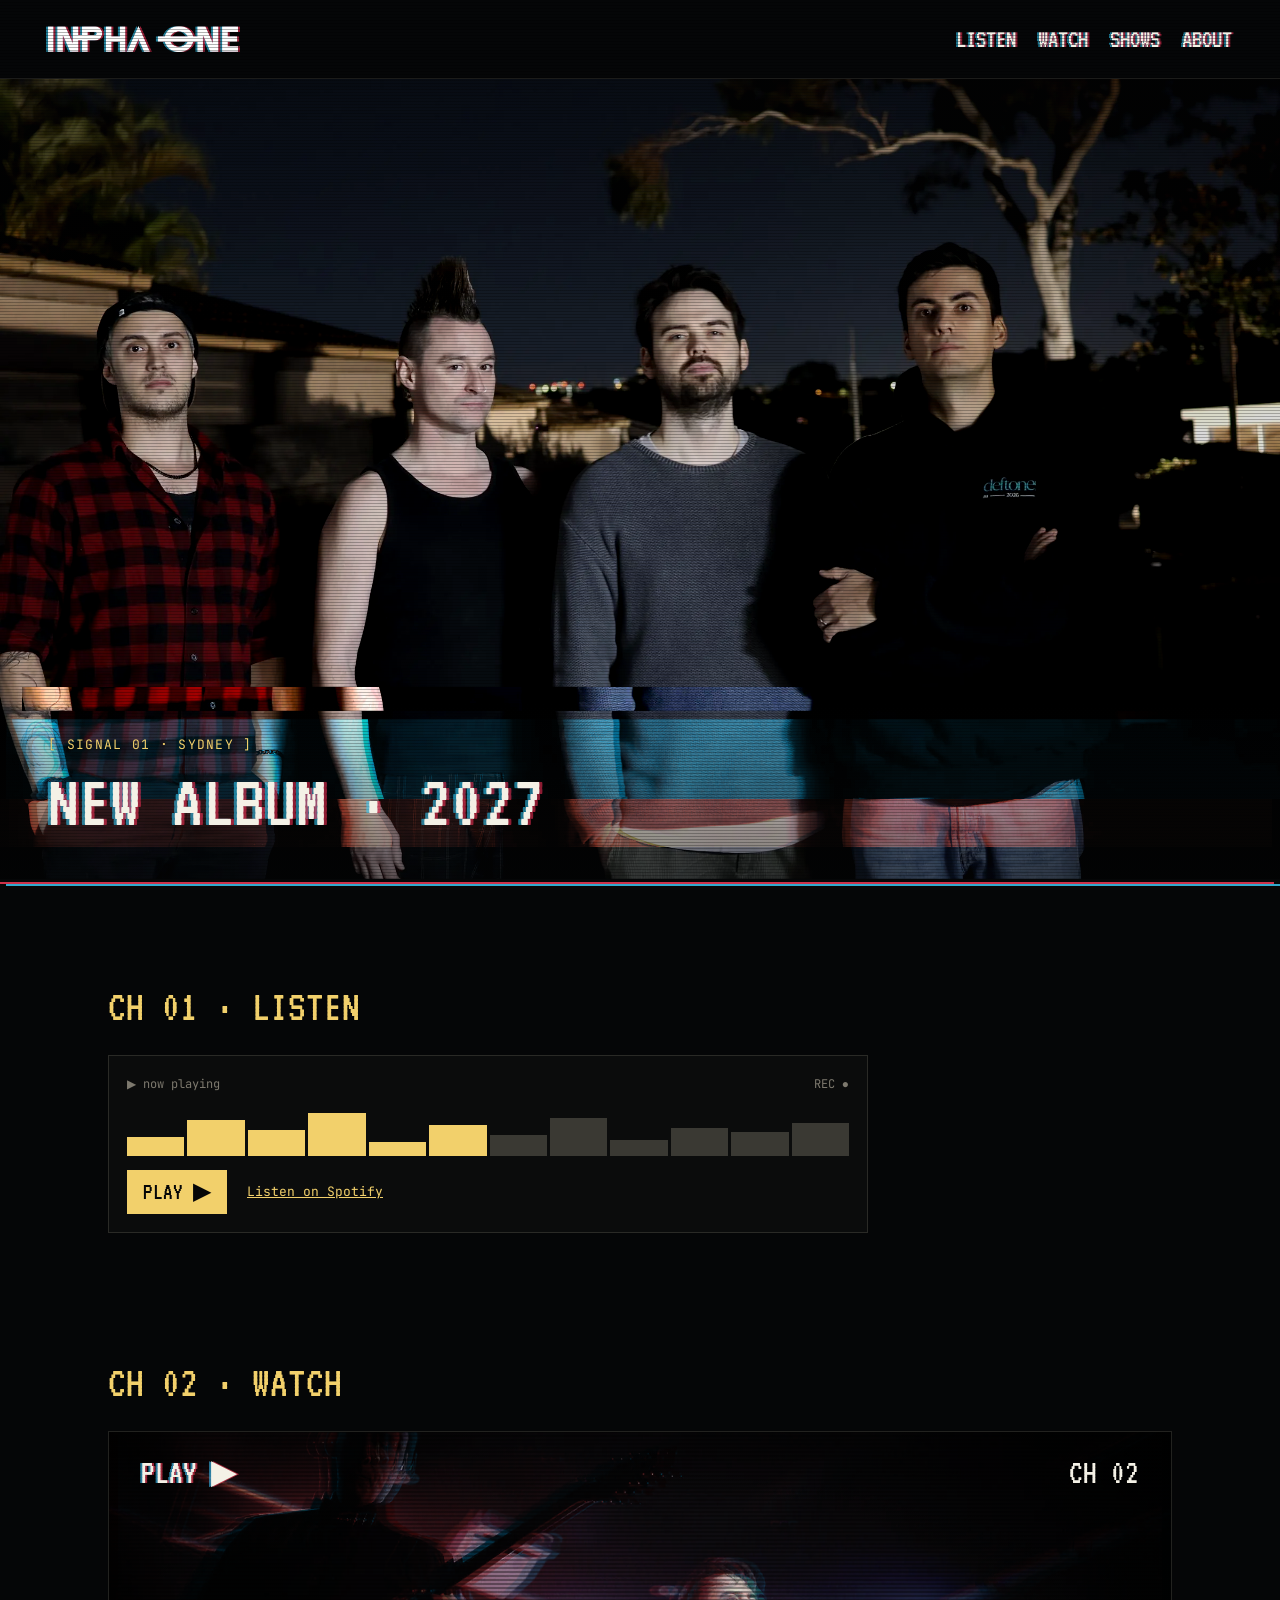
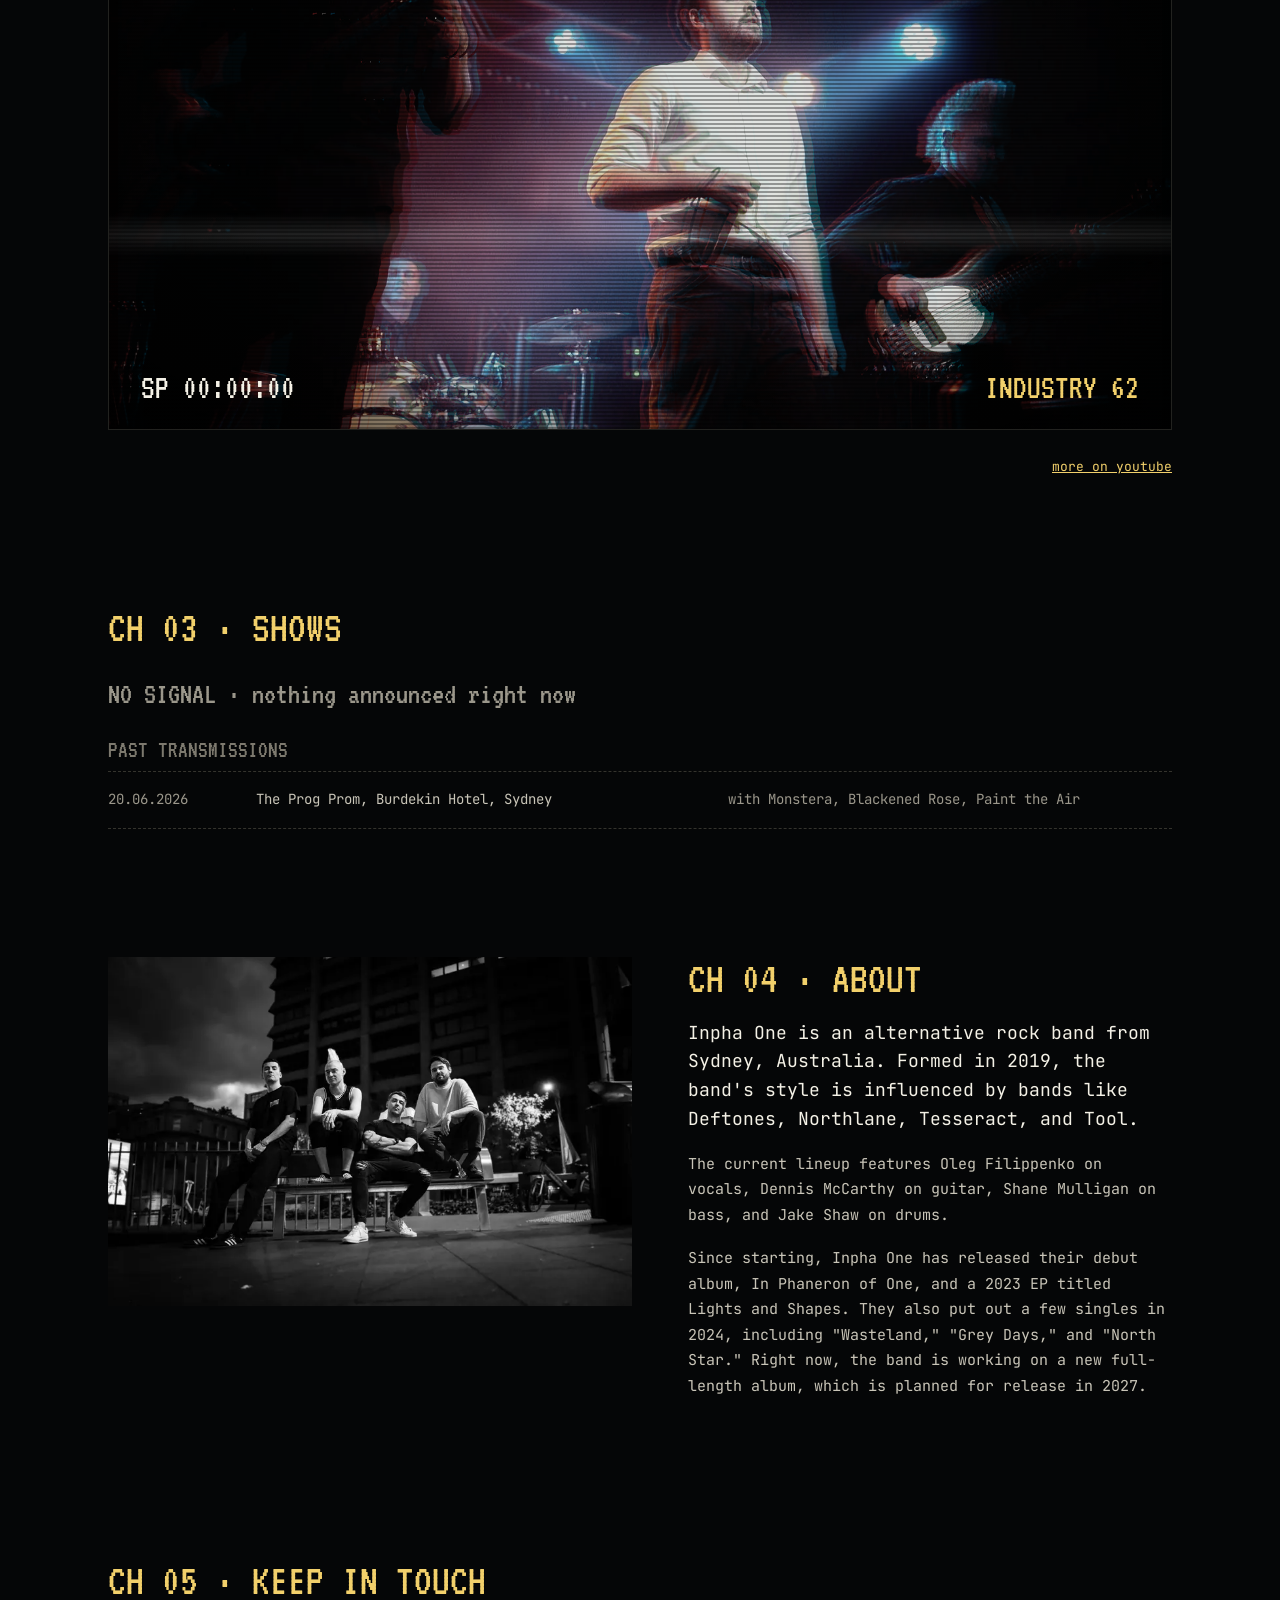
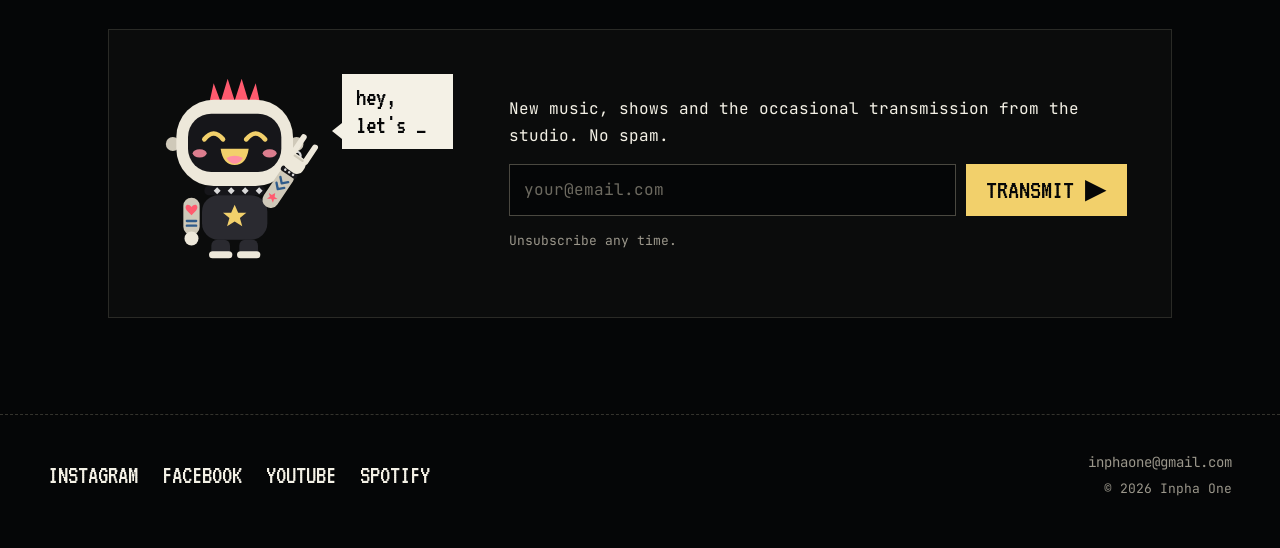
==== index.html @ ebb08fe0 "Revert "Listen deck: our controls drive Spotify's compact player (iFrame API), three singles" This r" ====
<!doctype html>
<html lang="en">
<head>
<meta charset="utf-8">
<meta name="viewport" content="width=device-width, initial-scale=1">
<title>Inpha One</title>
<meta name="description" content="Inpha One is a band from Sydney, Australia. New album coming in 2027.">
<link rel="canonical" href="https://inphaone.com/">
<meta name="theme-color" content="#050607">
<meta property="og:type" content="website">
<meta property="og:site_name" content="Inpha One">
<meta property="og:title" content="Inpha One">
<meta property="og:description" content="A band from Sydney, Australia. New album coming in 2027.">
<meta property="og:url" content="https://inphaone.com/">
<meta property="og:image" content="https://inphaone.com/img/og.jpg">
<meta property="og:image:width" content="1200">
<meta property="og:image:height" content="630">
<meta name="twitter:card" content="summary_large_image">
<link rel="icon" href="favicon.svg" type="image/svg+xml">
<link rel="apple-touch-icon" href="img/apple-touch-icon.png">
<link rel="preload" href="fonts/vt323.woff2" as="font" type="font/woff2" crossorigin>
<link rel="preload" href="img/hero-1200.webp" as="image" imagesrcset="img/hero-1200.webp 1200w, img/hero-2400.webp 2400w" imagesizes="100vw">
<link rel="stylesheet" href="css/style.css?v=7">
<script type="application/ld+json">
{"@context":"https://schema.org","@type":"MusicGroup","name":"Inpha One","url":"https://inphaone.com/","foundingDate":"2019","foundingLocation":"Sydney, Australia","email":"inphaone@gmail.com","sameAs":["https://open.spotify.com/artist/0F5VMlDz3p1ZcUj0ktYers","https://www.youtube.com/@inphaone","https://instagram.com/inpha_one","https://www.facebook.com/InphaOne/"]}
</script>
</head>
<body>
<a class="skip" href="#listen">Skip to content</a>

<div class="topbar">
  <a href="#top" class="brand" aria-label="Inpha One, back to top"><img src="img/logo.png" alt="Inpha One" width="1400" height="193"></a>
  <nav aria-label="Sections">
    <a href="#listen">LISTEN</a>
    <a href="#watch">WATCH</a>
    <a href="#shows">SHOWS</a>
    <a href="#about">ABOUT</a>
  </nav>
  <span class="scan" aria-hidden="true"></span>
</div>

<header class="hero" id="top">
  <div class="hero-media">
  <img class="hero-img" src="img/hero-1200.webp" srcset="img/hero-1200.webp 1200w, img/hero-2400.webp 2400w" sizes="100vw" alt="The four members of Inpha One standing in a lane at blue hour, city lights behind them" fetchpriority="high">
  <div class="glitch" aria-hidden="true">
    <img class="g g-cyan" src="img/hero-1200.webp" srcset="img/hero-1200.webp 1200w, img/hero-2400.webp 2400w" sizes="100vw" alt="">
    <img class="g g-red" src="img/hero-1200.webp" srcset="img/hero-1200.webp 1200w, img/hero-2400.webp 2400w" sizes="100vw" alt="">
    <img class="g g-tear" src="img/hero-1200.webp" srcset="img/hero-1200.webp 1200w, img/hero-2400.webp 2400w" sizes="100vw" alt="">
    <img class="g g-slice" src="img/hero-1200.webp" srcset="img/hero-1200.webp 1200w, img/hero-2400.webp 2400w" sizes="100vw" alt="">
  </div>
  <span class="scan" aria-hidden="true"></span>
  <span class="hero-shade" aria-hidden="true"></span>
  </div>
  <div class="hero-text">
    <div class="hero-words">
      <span class="tag">[ <span id="signal" data-text="SIGNAL 01 · SYDNEY">SIGNAL 01 · SYDNEY</span> ]</span>
      <h1 class="split" id="headline">NEW ALBUM · 2027</h1>
    </div>
  </div>
</header>

<div class="divider" aria-hidden="true"><span class="d-red"></span><span class="d-blue"></span></div>

<main>

  <section id="listen" class="sec">
    <h2>CH 01 · LISTEN</h2>
    <div class="listen">
        <div class="deck" id="deck">
          <div class="deck-top"><span>&#9654; now playing</span><span>REC &#9679;</span></div>
          <div class="eq" aria-hidden="true">
            <span></span><span></span><span></span><span></span><span></span><span></span><span></span><span></span><span></span><span></span><span></span><span></span>
          </div>
          <div class="deck-actions">
            <button type="button" class="btn btn-small" id="play-spotify">PLAY &#9654;</button>
            <a class="small" href="https://open.spotify.com/artist/0F5VMlDz3p1ZcUj0ktYers" data-link="spotify" target="_blank" rel="noopener">Listen on Spotify</a>
          </div>
        </div>
    </div>
  </section>

  <section id="watch" class="sec">
    <h2>CH 02 · WATCH</h2>
    <div class="screen" id="screen">
      <a class="screen-link" id="video-link" href="https://youtu.be/W3c4xrvIa-o" aria-label="Play Industry 62">
        <img class="v-base" src="img/live-1600.webp" srcset="img/live-800.webp 800w, img/live-1600.webp 1600w" sizes="(max-width: 1200px) 100vw, 1100px" alt="Inpha One live on stage, red and blue light" loading="lazy">
        <img class="v-red" src="img/live-1600.webp" srcset="img/live-800.webp 800w, img/live-1600.webp 1600w" sizes="(max-width: 1200px) 100vw, 1100px" alt="" aria-hidden="true" loading="lazy">
        <img class="v-blue" src="img/live-1600.webp" srcset="img/live-800.webp 800w, img/live-1600.webp 1600w" sizes="(max-width: 1200px) 100vw, 1100px" alt="" aria-hidden="true" loading="lazy">
        <span class="v-track" aria-hidden="true"></span>
        <span class="v-lines" aria-hidden="true"></span>
        <span class="v-vignette" aria-hidden="true"></span>
        <span class="osd osd-tl split-sm">PLAY &#9654;</span>
        <span class="osd osd-tr">CH 02</span>
        <span class="osd osd-bl">SP 00:00:00</span>
        <span class="osd osd-br accent" id="video-title">INDUSTRY 62</span>
      </a>
    </div>
    <a class="small more" href="https://www.youtube.com/@inphaone" data-link="youtube" target="_blank" rel="noopener">more on youtube</a>
  </section>

  <section id="shows" class="sec">
    <h2>CH 03 · SHOWS</h2>
    <div id="shows-list">
      <p class="nosignal">NO SIGNAL · nothing announced right now</p>
    </div>
  </section>

  <section id="about" class="sec about">
    <img src="img/about-1600.webp" srcset="img/about-800.webp 800w, img/about-1600.webp 1600w" sizes="(max-width: 900px) 100vw, 560px" alt="Inpha One at night in the city, black and white" loading="lazy" width="1600" height="1066">
    <div class="about-text">
      <h2>CH 04 · ABOUT</h2>
      <p class="lead">Inpha One is an alternative rock band from Sydney, Australia. Formed in 2019, the band's style is influenced by bands like Deftones, Northlane, Tesseract, and Tool.</p>
      <p>The current lineup features Oleg Filippenko on vocals, Dennis McCarthy on guitar, Shane Mulligan on bass, and Jake Shaw on drums.</p>
      <p>Since starting, Inpha One has released their debut album, In Phaneron of One, and a 2023 EP titled Lights and Shapes. They also put out a few singles in 2024, including "Wasteland," "Grey Days," and "North Star." Right now, the band is working on a new full-length album, which is planned for release in 2027.</p>
    </div>
  </section>

  <section id="touch" class="sec">
    <h2>CH 05 · KEEP IN TOUCH</h2>
    <div class="touch">
      <div class="bot-wrap">
        <svg class="bot" viewBox="0 0 150 170" role="img" aria-label="A happy tattooed punk robot with a pink mohawk, throwing the rock horns">
          <path d="M48 26 L52 8 L58 24 L64 4 L70 23 L76 4 L82 24 L88 8 L92 26 Z" fill="#ff5a6e"/>
          <circle cx="17" cy="60" r="6" fill="#cfc9b9"/>
          <circle cx="123" cy="60" r="6" fill="#cfc9b9"/>
          <rect x="20" y="22" width="100" height="74" rx="32" fill="#ede8da"/>
          <circle cx="123" cy="70" r="3.5" fill="none" stroke="#d9d9d9" stroke-width="2"/>
          <rect x="30" y="34" width="80" height="50" rx="20" fill="#16161a"/>
          <path d="M44 56 Q52 46 60 56" fill="none" stroke="#F2D06B" stroke-width="4" stroke-linecap="round"/>
          <path d="M80 56 Q88 46 96 56" fill="none" stroke="#F2D06B" stroke-width="4" stroke-linecap="round"/>
          <path d="M58 64 Q70 64 82 64 Q80 78 70 78 Q60 78 58 64 Z" fill="#F2D06B"/>
          <path d="M63 72 Q70 68 77 72 Q74 77 70 77 Q66 77 63 72 Z" fill="#ff8fa3"/>
          <ellipse cx="40" cy="68" rx="6" ry="3.5" fill="#ff8fa3" opacity="0.85"/>
          <ellipse cx="100" cy="68" rx="6" ry="3.5" fill="#ff8fa3" opacity="0.85"/>
          <rect x="44" y="96" width="52" height="8" rx="4" fill="#16161a"/>
          <path d="M52 100 l3 -3 l3 3 l-3 3 Z M64 100 l3 -3 l3 3 l-3 3 Z M76 100 l3 -3 l3 3 l-3 3 Z M88 100 l3 -3 l3 3 l-3 3 Z" fill="#d9d9d9"/>
          <rect x="42" y="104" width="56" height="38" rx="14" fill="#2a2a30"/>
          <path d="M70 112 l3 7 l7 0 l-5.5 4.5 l2 7 l-6.5 -4 l-6.5 4 l2 -7 l-5.5 -4.5 l7 0 Z" fill="#F2D06B"/>
          <rect x="26" y="106" width="14" height="32" rx="7" fill="#cfc9b9"/>
          <path d="M33 114 C30 110 26 113 29 117 L33 121 L37 117 C40 113 36 110 33 114 Z" fill="#ff5a6e"/>
          <path d="M29 126 L37 126 M29 130 L37 130" stroke="#2f5b8a" stroke-width="2" stroke-linecap="round"/>
          <circle cx="33" cy="141" r="6" fill="#ede8da"/>
          <rect x="50" y="142" width="16" height="14" rx="5" fill="#2a2a30"/>
          <rect x="74" y="142" width="16" height="14" rx="5" fill="#2a2a30"/>
          <rect x="48" y="152" width="20" height="6" rx="3" fill="#ede8da"/>
          <rect x="72" y="152" width="20" height="6" rx="3" fill="#ede8da"/>
          <g transform="translate(-9 0) rotate(34 107 112)"><g class="arm">
            <rect x="100" y="76" width="14" height="38" rx="7" fill="#cfc9b9"/>
            <path d="M103 86 l4 4 l4 -4 M103 92 l4 4 l4 -4" fill="none" stroke="#2f5b8a" stroke-width="2" stroke-linecap="round" stroke-linejoin="round"/>
            <path d="M107 100 l1.5 3 l3 0 l-2.4 2 l1 3 l-3.1 -2 l-3.1 2 l1 -3 l-2.4 -2 l3 0 Z" fill="#ff5a6e"/>
            <rect x="99" y="76" width="16" height="5" rx="2" fill="#16161a"/>
            <circle cx="103" cy="78.5" r="1.1" fill="#d9d9d9"/><circle cx="107" cy="78.5" r="1.1" fill="#d9d9d9"/><circle cx="111" cy="78.5" r="1.1" fill="#d9d9d9"/>
            <rect x="98" y="62" width="18" height="15" rx="6" fill="#ede8da"/>
            <rect x="98" y="44" width="5" height="22" rx="2.5" fill="#ede8da"/>
            <rect x="111" y="46" width="5" height="20" rx="2.5" fill="#ede8da"/>
            <path d="M103 64 L111 64" stroke="#cfc9b9" stroke-width="2" stroke-linecap="round"/>
            <rect x="93" y="66" width="10" height="5" rx="2.5" fill="#ede8da"/>
          </g></g>
        </svg>
        <div class="bubble" aria-live="polite"><span id="bubble-text">hey, let's keep in touch</span><span class="caret" aria-hidden="true">_</span></div>
      </div>
      <div class="touch-form">
        <p>New music, shows and the occasional transmission from the studio. No spam.</p>
        <form id="signup" novalidate>
          <label for="fan-email" class="sr">Your email</label>
          <input id="fan-email" name="email" type="email" required placeholder="your@email.com" autocomplete="email">
          <input class="trap" type="text" name="website" tabindex="-1" autocomplete="off" aria-hidden="true">
          <button type="submit" class="btn">TRANSMIT &#9654;</button>
        </form>
        <p class="received" id="received" hidden>SIGNAL RECEIVED · SEE YOU AT THE NEXT SHOW</p>
        <p class="form-msg" id="form-msg" role="status"></p>
        <span class="small muted">Unsubscribe any time.</span>
      </div>
    </div>
  </section>

</main>

<footer>
  <div class="socials">
    <a href="https://instagram.com/inpha_one" data-link="instagram" target="_blank" rel="noopener">INSTAGRAM</a>
    <a href="https://www.facebook.com/InphaOne/" data-link="facebook" target="_blank" rel="noopener">FACEBOOK</a>
    <a href="https://www.youtube.com/@inphaone" data-link="youtube" target="_blank" rel="noopener">YOUTUBE</a>
    <a href="https://open.spotify.com/artist/0F5VMlDz3p1ZcUj0ktYers" data-link="spotify" target="_blank" rel="noopener">SPOTIFY</a>
  </div>
  <div class="foot-right">
    <a class="mail" href="mailto:inphaone@gmail.com">inphaone@gmail.com</a>
    <span class="muted small">&copy; <span id="year">2026</span> Inpha One</span>
  </div>
</footer>

<script src="content.js?v=7"></script>
<script src="js/site.js?v=7"></script>
</body>
</html>
---- css/style.css ----
/* INPHA ONE · broadcast signal */

@font-face { font-family: "VT323"; src: url("../fonts/vt323.woff2") format("woff2"); font-weight: 400; font-display: swap; }
@font-face { font-family: "JetBrains Mono"; src: url("../fonts/jetbrains-mono-400.woff2") format("woff2"); font-weight: 400; font-display: swap; }
@font-face { font-family: "JetBrains Mono"; src: url("../fonts/jetbrains-mono-700.woff2") format("woff2"); font-weight: 700; font-display: swap; }

:root {
  --bg: #050607;
  --panel: #0b0c0c;
  --ink: #f4f1e6;
  --body: #e7e3d6;
  --soft: #c9c5b8;
  --muted: #9b978b;
  --dim: #7d796e;
  --line: #34332d;
  --edge: #2a2a26;
  --accent: #f2d06b;
  --red: rgba(255, 50, 90, 0.55);
  --blue: rgba(50, 210, 255, 0.55);
  --pixel: "VT323", ui-monospace, monospace;
  --mono: "JetBrains Mono", ui-monospace, Menlo, Consolas, monospace;
  --gutter: clamp(16px, 4vw, 48px);
}

* { box-sizing: border-box; }
html { scroll-behavior: smooth; }
body { margin: 0; background: var(--bg); color: var(--body); font-family: var(--mono); font-size: 15px; line-height: 1.7; -webkit-font-smoothing: antialiased; overflow-x: hidden; }
img { display: block; max-width: 100%; }
a { color: var(--accent); }
a:hover { color: #fff1c4; }
a:focus-visible, button:focus-visible, input:focus-visible { outline: 2px solid var(--accent); outline-offset: 3px; }
h1, h2 { font-weight: 400; margin: 0; }
p { margin: 0; }
.muted { color: var(--muted); }
.small { font-size: 13px; }
.accent { color: var(--accent); }
.sr { position: absolute; width: 1px; height: 1px; overflow: hidden; clip-path: inset(50%); white-space: nowrap; }
.skip { position: absolute; left: 12px; top: -60px; z-index: 50; background: var(--accent); color: var(--bg); padding: 8px 12px; font-family: var(--pixel); font-size: 22px; }
.skip:focus { top: 12px; }

.split { text-shadow: 3px 0 0 var(--red), -3px 0 0 var(--blue); }
.split-sm { text-shadow: 2px 0 0 rgba(255,60,90,0.6), -2px 0 0 rgba(60,200,255,0.6); }

.scan { position: absolute; inset: 0; pointer-events: none; background: repeating-linear-gradient(0deg, rgba(0,0,0,0.28) 0px, rgba(0,0,0,0.28) 1px, rgba(0,0,0,0) 1px, rgba(0,0,0,0) 3px); }

.btn { font-family: var(--pixel); font-size: 28px; line-height: 1; color: var(--bg); background: var(--accent); text-decoration: none; border: 0; padding: 12px 20px; min-height: 48px; display: inline-flex; align-items: center; cursor: pointer; }
.btn:hover { background: #ffe08a; color: var(--bg); }
.btn-small { font-size: 24px; min-height: 44px; padding: 8px 16px; }

/* top bar */
.topbar { position: relative; z-index: 3; display: flex; justify-content: space-between; align-items: center; gap: 12px 16px; flex-wrap: wrap; padding: 20px var(--gutter); border-bottom: 1px solid #1c1c1a; }
.brand img { width: 190px; height: auto; filter: drop-shadow(2px 0 0 rgba(255,50,90,0.6)) drop-shadow(-2px 0 0 rgba(50,210,255,0.6)); }
.topbar nav { display: flex; flex-wrap: wrap; justify-content: flex-end; gap: 4px 22px; font-family: var(--pixel); font-size: 26px; line-height: 1; }
.topbar nav a { color: var(--ink); text-decoration: none; text-shadow: 2px 0 0 var(--red), -2px 0 0 var(--blue); padding: 6px 0; }
.topbar nav a:hover { color: var(--accent); }
.topbar .scan { background: repeating-linear-gradient(0deg, rgba(0,0,0,0.3) 0px, rgba(0,0,0,0.3) 1px, rgba(0,0,0,0) 1px, rgba(0,0,0,0) 3px); }

/* hero */
.hero { position: relative; height: min(50rem, 92vh); min-height: 30rem; overflow: hidden; background: #000; }
.hero-media { position: absolute; inset: 0; overflow: hidden; }
.hero img { position: absolute; inset: 0; width: 100%; height: 100%; object-fit: cover; object-position: 50% 30%; }
.hero-img { filter: saturate(0.8) contrast(1.15) brightness(0.85); }
.g-cyan { filter: sepia(1) hue-rotate(150deg) saturate(4.5) brightness(0.95); mix-blend-mode: screen; opacity: 0.85; transform: translateX(6px); clip-path: inset(80% 0 10% 0); }
.g-red { filter: sepia(1) hue-rotate(-40deg) saturate(4.5) brightness(0.95); mix-blend-mode: screen; opacity: 0.8; transform: translateX(-8px); clip-path: inset(90% 0 4% 0); }
.g-tear { filter: saturate(1.3) contrast(1.3) brightness(1.2); transform: translateX(22px); clip-path: inset(76% 0 21% 0); }
.g-slice { filter: saturate(1.6) contrast(1.4) brightness(1.25) hue-rotate(-12deg); opacity: 0; clip-path: inset(72% 0 25% 0); }

/* banner motion: colour drift between bursts, a signal burst every 5 s.
   Bands live in the bottom 30% of the banner so faces stay clean on any screen shape.
   Animations start once the banner photo has loaded (js adds .go), and the -4s delay fires the first burst straight away. */
.hero.go .g-cyan  { animation: b-cyan 5s steps(1) -4s infinite, hue-cyan 6s ease-in-out infinite alternate, sway 3.4s ease-in-out infinite alternate; }
.hero.go .g-red   { animation: b-red 5s steps(1) -4s infinite, hue-red 7s ease-in-out infinite alternate; }
.hero.go .g-tear  { animation: b-tear 5s steps(1) -4s infinite; }
.hero.go .g-slice { animation: b-slice 5s steps(1) -4s infinite; }
.hero.go h1 { animation: b-head 5s steps(1) -4s infinite; }
@keyframes b-cyan { 0%, 86%, 96%, 100% { transform: translateX(6px); clip-path: inset(80% 0 10% 0); } 88% { transform: translateX(-24px); clip-path: inset(74% 0 18% 0); } 90% { transform: translateX(30px); clip-path: inset(86% 0 6% 0); } 92% { transform: translateX(-10px); clip-path: inset(78% 0 15% 0); } 94% { transform: translateX(18px); clip-path: inset(82% 0 10% 0); } }
@keyframes b-red { 0%, 86%, 96%, 100% { transform: translateX(-8px); clip-path: inset(90% 0 4% 0); } 87% { transform: translateX(26px); clip-path: inset(72% 0 22% 0); } 89% { transform: translateX(-34px); clip-path: inset(92% 0 3% 0); } 91% { transform: translateX(12px); clip-path: inset(70% 0 25% 0); } 93% { transform: translateX(-20px); clip-path: inset(88% 0 6% 0); } }
@keyframes b-tear { 0%, 86%, 96%, 100% { transform: translateX(22px); clip-path: inset(76% 0 21% 0); } 88% { transform: translateX(-40px); clip-path: inset(70% 0 26% 0); } 90% { transform: translateX(48px); clip-path: inset(84% 0 12% 0); } 92% { transform: translateX(-16px); clip-path: inset(75% 0 22% 0); } 94% { transform: translateX(30px); clip-path: inset(90% 0 7% 0); } }
@keyframes b-slice { 0%, 87%, 95%, 100% { opacity: 0; } 88% { opacity: 1; transform: translateX(36px); clip-path: inset(72% 0 25% 0); } 90% { opacity: 1; transform: translateX(-28px); clip-path: inset(92% 0 5% 0); } 92% { opacity: 0; } 93% { opacity: 1; transform: translateX(20px); clip-path: inset(80% 0 17% 0); } }
@keyframes b-head { 0%, 87%, 95%, 100% { transform: none; text-shadow: 3px 0 0 var(--red), -3px 0 0 var(--blue); } 88% { transform: translateX(5px); text-shadow: 9px 0 0 rgba(255,50,90,0.8), -9px 0 0 rgba(50,210,255,0.8); } 90% { transform: translateX(-4px); text-shadow: -6px 0 0 rgba(255,50,90,0.8), 6px 0 0 rgba(50,210,255,0.8); } 93% { transform: translateX(2px); text-shadow: 5px 0 0 rgba(255,50,90,0.7), -5px 0 0 rgba(50,210,255,0.7); } }
@keyframes hue-cyan { from { filter: sepia(1) hue-rotate(150deg) saturate(4.5) brightness(0.95); } to { filter: sepia(1) hue-rotate(215deg) saturate(5) brightness(1.1); } }
@keyframes hue-red { from { filter: sepia(1) hue-rotate(-40deg) saturate(4.5) brightness(0.95); } to { filter: sepia(1) hue-rotate(-85deg) saturate(5) brightness(1.1); } }
@keyframes sway { from { translate: -7px 0; } to { translate: 9px 1px; } }
.hero .scan { background: repeating-linear-gradient(0deg, rgba(0,0,0,0.26) 0px, rgba(0,0,0,0.26) 1px, rgba(0,0,0,0) 1px, rgba(0,0,0,0) 3px); }
.hero-shade { position: absolute; inset: 0; background: linear-gradient(180deg, rgba(5,6,7,0.35) 0%, rgba(5,6,7,0) 30%, rgba(5,6,7,0) 78%, rgba(5,6,7,0.5) 100%); }
.hero-text { position: absolute; left: var(--gutter); right: var(--gutter); bottom: 40px; display: flex; flex-wrap: wrap; justify-content: space-between; align-items: flex-end; gap: 16px 32px; }
.hero-words { display: flex; flex-direction: column; gap: 10px; min-width: 0; }
.tag { font-size: 13px; color: var(--accent); letter-spacing: 0.1em; }
.hero h1 { font-family: var(--pixel); font-size: clamp(44px, 6vw, 84px); line-height: 0.95; color: var(--ink); }

/* divider: red and blue split line */
.divider { position: relative; height: 10px; overflow: hidden; }
.divider span { position: absolute; left: 0; right: 0; height: 2px; }
.d-red { top: 3px; background: rgba(255,60,90,0.8); transform: translateX(-6px); }
.d-blue { top: 5px; background: rgba(60,210,255,0.8); transform: translateX(6px); }

/* sections */
main { max-width: 1160px; margin: 0 auto; padding: 0 var(--gutter); }
.sec { padding: 4rem 0; display: flex; flex-direction: column; gap: 26px; scroll-margin-top: 16px; }
#listen { padding-top: 6rem; }
.sec h2 { font-family: var(--pixel); font-size: 44px; line-height: 1; color: var(--accent); }

/* listen */
.listen { max-width: 760px; }
.deck { border: 1px solid var(--edge); padding: 18px; display: flex; flex-direction: column; gap: 14px; background: var(--panel); }
.deck-top { display: flex; justify-content: space-between; font-size: 12px; color: var(--dim); }
.eq { display: flex; gap: 3px; align-items: flex-end; height: 48px; }
.eq span { flex: 1; background: #3a3933; transform-origin: 50% 100%; animation: eq 0.9s ease-in-out infinite alternate; }
.eq span:nth-child(-n+6) { background: var(--accent); }
.eq span:nth-child(1) { height: 40%; animation-delay: 0s; }
.eq span:nth-child(2) { height: 75%; animation-delay: -0.3s; }
.eq span:nth-child(3) { height: 55%; animation-delay: -0.6s; }
.eq span:nth-child(4) { height: 90%; animation-delay: -0.15s; }
.eq span:nth-child(5) { height: 30%; animation-delay: -0.45s; }
.eq span:nth-child(6) { height: 65%; animation-delay: -0.75s; }
.eq span:nth-child(7) { height: 45%; animation-delay: -0.2s; }
.eq span:nth-child(8) { height: 80%; animation-delay: -0.5s; }
.eq span:nth-child(9) { height: 35%; animation-delay: -0.85s; }
.eq span:nth-child(10) { height: 60%; animation-delay: -0.1s; }
.eq span:nth-child(11) { height: 50%; animation-delay: -0.4s; }
.eq span:nth-child(12) { height: 70%; animation-delay: -0.65s; }
@keyframes eq { 0% { transform: scaleY(0.25); } 100% { transform: scaleY(1); } }
.deck-actions { display: flex; flex-wrap: wrap; align-items: center; gap: 12px 20px; }
.deck iframe { width: 100%; height: 352px; border: 0; border-radius: 12px; display: block; }

/* watch */
.screen { position: relative; aspect-ratio: 16 / 9; overflow: hidden; background: #000; border: 1px solid #22221f; }
.screen-link, .screen iframe { position: absolute; inset: 0; width: 100%; height: 100%; display: block; border: 0; }
.screen-link img { position: absolute; inset: 0; width: 100%; height: 100%; object-fit: cover; object-position: 50% 35%; }
.v-base { filter: contrast(1.2) saturate(0.75) brightness(0.8); }
.v-red { mix-blend-mode: screen; opacity: 0.4; filter: sepia(1) hue-rotate(-50deg) saturate(6) brightness(0.7); transform: translateX(-9px); }
.v-blue { mix-blend-mode: screen; opacity: 0.4; filter: sepia(1) hue-rotate(150deg) saturate(6) brightness(0.7); transform: translateX(9px); }
.v-track { position: absolute; left: 0; right: 0; top: 64%; height: 7%; background: linear-gradient(180deg, rgba(255,255,255,0) 0%, rgba(255,255,255,0.12) 50%, rgba(255,255,255,0) 100%); animation: track 6s linear infinite; }
@keyframes track { 0% { top: -8%; } 100% { top: 104%; } }
.v-lines { position: absolute; inset: 0; background: repeating-linear-gradient(0deg, rgba(0,0,0,0.35) 0px, rgba(0,0,0,0.35) 2px, rgba(0,0,0,0) 2px, rgba(0,0,0,0) 4px); }
.v-vignette { position: absolute; inset: 0; background: radial-gradient(ellipse at center, rgba(0,0,0,0) 55%, rgba(0,0,0,0.75) 100%); }
.osd { position: absolute; font-family: var(--pixel); font-size: clamp(22px, 3vw, 34px); line-height: 1; color: var(--ink); }
.osd-tl { top: 4%; left: 3%; }
.osd-tr { top: 4%; right: 3%; }
.osd-bl { bottom: 4%; left: 3%; }
.osd-br { bottom: 4%; right: 3%; }
.osd.accent { color: var(--accent); }
.screen-link:hover .osd-tl { color: var(--accent); }
.more { align-self: flex-end; }

/* shows */
.nosignal { font-family: var(--pixel); font-size: 30px; color: var(--muted); line-height: 1.2; }
.shows-head { font-family: var(--pixel); font-size: 24px; color: var(--dim); margin-top: 18px; }
.show { display: flex; flex-wrap: wrap; gap: 6px 28px; padding: 16px 0; border-top: 1px dashed var(--line); font-size: 14px; }
.show:last-child { border-bottom: 1px dashed var(--line); }
.show-date { flex: 0 0 120px; font-variant-numeric: tabular-nums; color: var(--muted); }
.show-where { flex: 1 1 260px; min-width: 0; }
.show-with { flex: 1 1 260px; min-width: 0; color: var(--muted); }
.past .show-where { color: var(--soft); }

/* about */
.about { flex-direction: row; flex-wrap: wrap; gap: 36px 56px; align-items: flex-start; padding-bottom: 6rem; }
.about img { flex: 1 1 400px; min-width: 0; width: 100%; height: auto; }
.about-text { flex: 1 1 360px; min-width: 0; display: flex; flex-direction: column; gap: 18px; color: var(--soft); }
.about-text .lead { font-size: 18px; line-height: 1.6; color: var(--ink); }

/* keep in touch */
#touch { padding-bottom: 6rem; }
.touch { display: flex; flex-wrap: wrap; gap: 32px 56px; align-items: center; border: 1px solid var(--edge); background: var(--panel); padding: clamp(20px, 4vw, 44px); }
.bot-wrap { flex: 0 1 300px; min-width: 0; display: flex; align-items: flex-end; gap: 14px; }
.bot { width: 175px; height: auto; flex-shrink: 0; overflow: visible; animation: bob 1.4s ease-in-out infinite alternate; }
.bot .arm { transform-box: fill-box; transform-origin: 50% 100%; animation: rock 0.6s ease-in-out infinite alternate; }
@keyframes bob { 0% { transform: translateY(0); } 100% { transform: translateY(-8px); } }
@keyframes rock { 0% { transform: rotate(-12deg); } 100% { transform: rotate(18deg); } }
.bubble { position: relative; align-self: flex-start; background: var(--ink); color: var(--bg); padding: 10px 14px; font-family: var(--pixel); font-size: 26px; line-height: 1.05; max-width: 200px; }
.bubble::before { content: ""; position: absolute; left: -10px; bottom: 10px; border-top: 8px solid transparent; border-bottom: 8px solid transparent; border-right: 10px solid var(--ink); }
.caret { animation: blink 1s steps(1) infinite; }
@keyframes blink { 0%, 49% { opacity: 1; } 50%, 100% { opacity: 0; } }
.touch-form { flex: 1 1 380px; min-width: 0; display: flex; flex-direction: column; gap: 14px; }
.touch-form > p:first-child { font-size: 16px; color: var(--ink); }
#signup { display: flex; flex-wrap: wrap; gap: 10px; }
#signup input { flex: 1 1 240px; min-width: 0; min-height: 48px; padding: 10px 14px; background: var(--bg); color: var(--ink); border: 1px solid #4a4840; font-family: var(--mono); font-size: 16px; border-radius: 0; }
#signup input::placeholder { color: #6d6a60; }
[hidden] { display: none !important; }
.trap { position: absolute; left: -9999px; width: 1px; height: 1px; opacity: 0; }
.received { font-family: var(--pixel); font-size: 30px; line-height: 1.1; color: var(--accent); }
.form-msg { font-size: 13px; color: #ff8fa3; min-height: 0; }
.form-msg:empty { display: none; }

/* footer */
footer { border-top: 1px dashed var(--line); padding: 36px var(--gutter) 48px; display: flex; flex-wrap: wrap; justify-content: space-between; align-items: center; gap: 20px 40px; }
.socials { display: flex; flex-wrap: wrap; gap: 8px 24px; font-family: var(--pixel); font-size: 26px; line-height: 1.2; }
.socials a { color: var(--ink); text-decoration: none; }
.socials a:hover { color: var(--accent); }
.foot-right { display: flex; flex-direction: column; align-items: flex-end; gap: 4px; }
.mail { font-size: 14px; color: var(--muted); text-decoration: none; }
.mail:hover { color: var(--accent); }

@media (max-width: 640px) {
  .brand img { width: 150px; }
  .topbar nav { font-size: 22px; gap: 4px 16px; }
  .hero { height: auto; min-height: 0; background: var(--bg); }
  .hero-media { position: relative; aspect-ratio: 4 / 3; }
  .hero-shade { background: linear-gradient(180deg, rgba(5,6,7,0.3) 0%, rgba(5,6,7,0) 25%, rgba(5,6,7,0) 82%, rgba(5,6,7,0.6) 100%); }
  .hero-text { position: relative; left: auto; right: auto; bottom: auto; padding: 4px var(--gutter) 32px; margin-top: -28px; }
  .sec h2 { font-size: 38px; }
  .bot { width: 140px; }
  .foot-right { align-items: flex-start; }
}

@media (prefers-reduced-motion: reduce) {
  html { scroll-behavior: auto; }
  .eq span, .bot, .bot .arm, .caret, .v-track, .hero.go .g, .hero.go h1 { animation: none; }
}
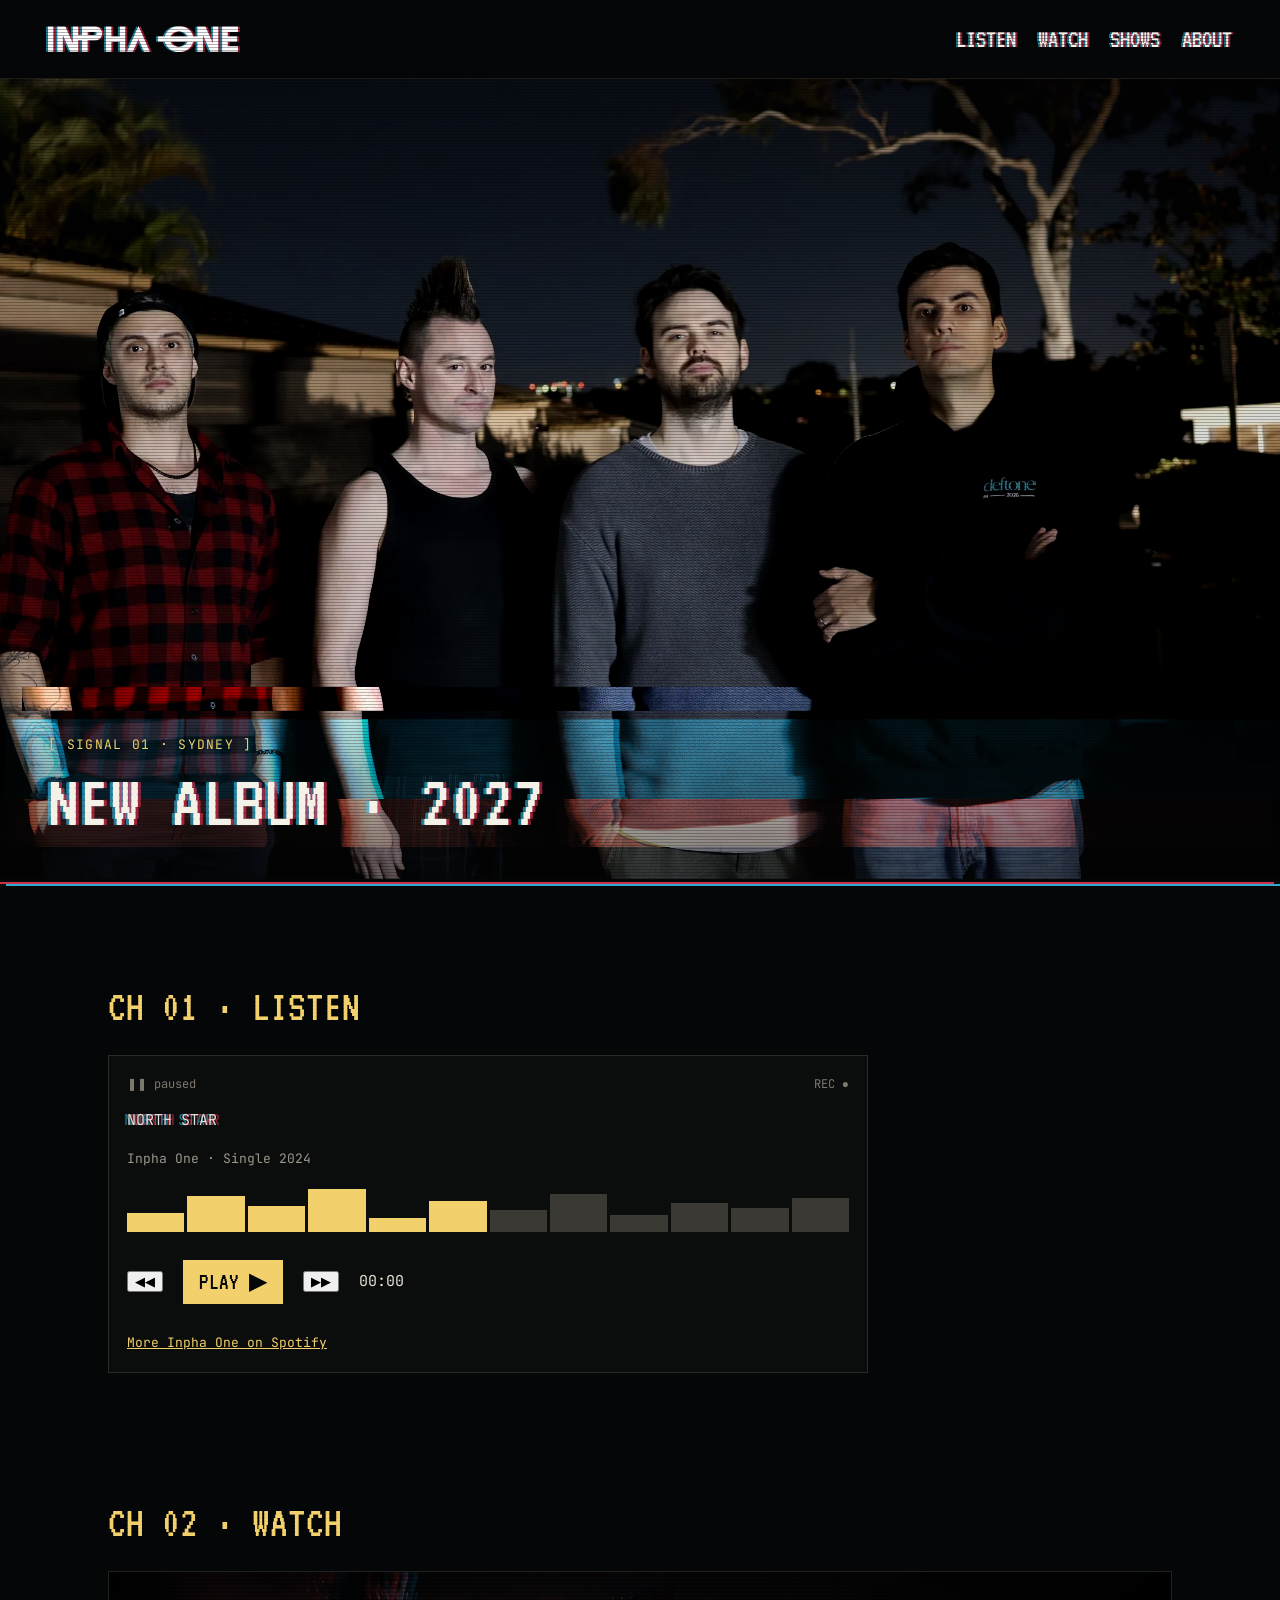
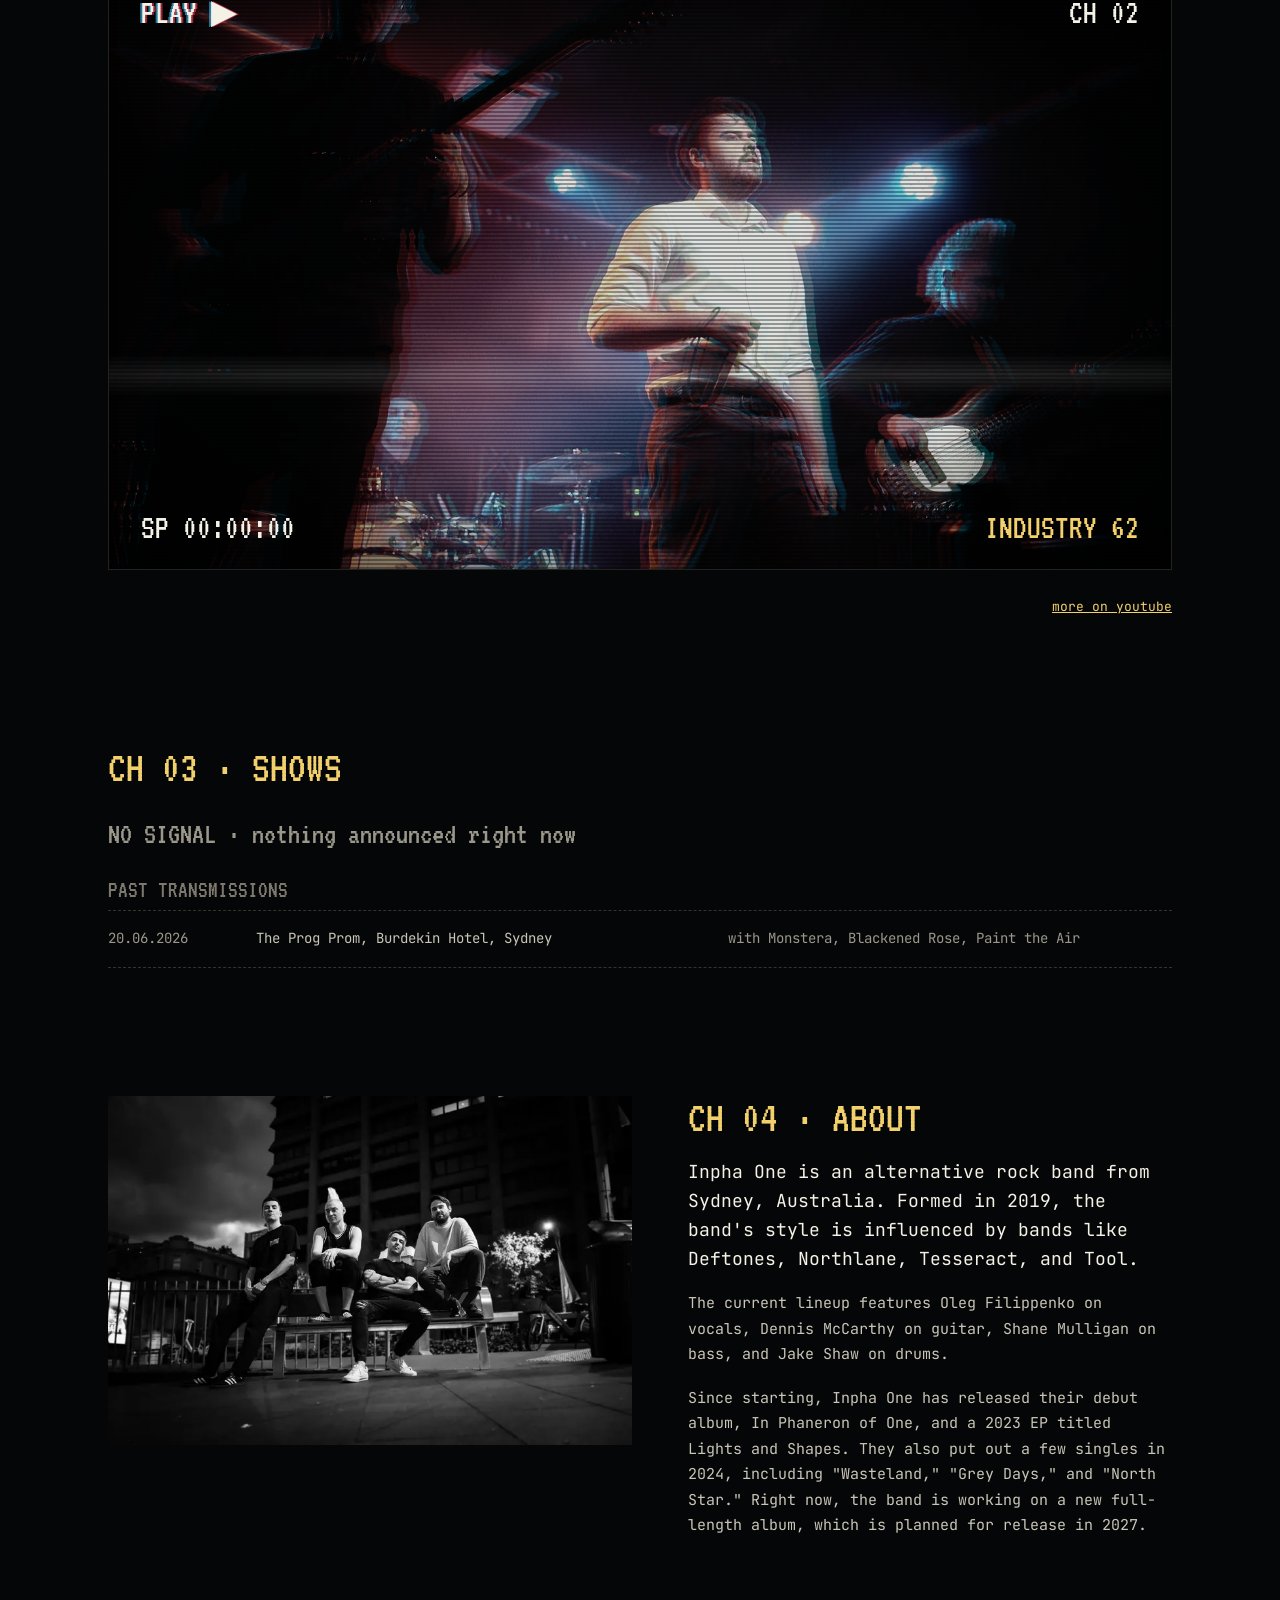
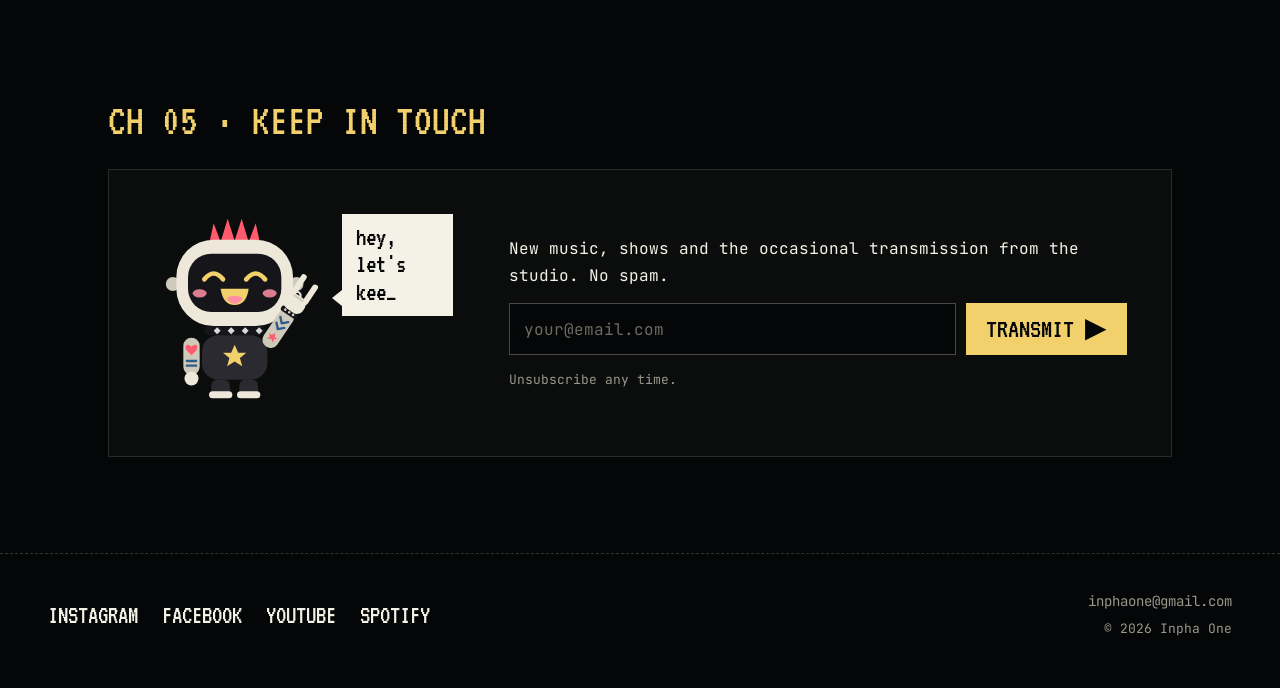
==== commit 9749d550: "Revert "Listen deck: reliable pause after skipping, running time and progress" This reverts commit 5" ====
--- a/index.html
+++ b/index.html
@@ -20,7 +20,7 @@
 <link rel="apple-touch-icon" href="img/apple-touch-icon.png">
 <link rel="preload" href="fonts/vt323.woff2" as="font" type="font/woff2" crossorigin>
 <link rel="preload" href="img/hero-1200.webp" as="image" imagesrcset="img/hero-1200.webp 1200w, img/hero-2400.webp 2400w" imagesizes="100vw">
-<link rel="stylesheet" href="css/style.css?v=7">
+<link rel="stylesheet" href="css/style.css?v=8">
 <script type="application/ld+json">
 {"@context":"https://schema.org","@type":"MusicGroup","name":"Inpha One","url":"https://inphaone.com/","foundingDate":"2019","foundingLocation":"Sydney, Australia","email":"inphaone@gmail.com","sameAs":["https://open.spotify.com/artist/0F5VMlDz3p1ZcUj0ktYers","https://www.youtube.com/@inphaone","https://instagram.com/inpha_one","https://www.facebook.com/InphaOne/"]}
 </script>
@@ -67,14 +67,21 @@
     <h2>CH 01 · LISTEN</h2>
     <div class="listen">
         <div class="deck" id="deck">
-          <div class="deck-top"><span>&#9654; now playing</span><span>REC &#9679;</span></div>
+          <div class="deck-top"><span id="deck-state">&#10074;&#10074; paused</span><span>REC &#9679;</span></div>
+          <span class="deck-title split" id="deck-title">NORTH STAR</span>
+          <span class="muted small" id="deck-meta">Inpha One · Single 2024</span>
           <div class="eq" aria-hidden="true">
             <span></span><span></span><span></span><span></span><span></span><span></span><span></span><span></span><span></span><span></span><span></span><span></span>
           </div>
+          <div class="deck-bar" aria-hidden="true"><i id="deck-prog"></i></div>
           <div class="deck-actions">
-            <button type="button" class="btn btn-small" id="play-spotify">PLAY &#9654;</button>
-            <a class="small" href="https://open.spotify.com/artist/0F5VMlDz3p1ZcUj0ktYers" data-link="spotify" target="_blank" rel="noopener">Listen on Spotify</a>
+            <button type="button" class="btn-ghost" id="deck-prev" aria-label="Previous song">&#9664;&#9664;</button>
+            <button type="button" class="btn btn-small deck-play" id="deck-play">PLAY &#9654;</button>
+            <button type="button" class="btn-ghost" id="deck-next" aria-label="Next song">&#9654;&#9654;</button>
+            <span class="deck-time" id="deck-time">00:00</span>
           </div>
+          <div class="spotify-strip"><div id="spotify-embed"></div></div>
+          <a class="small" href="https://open.spotify.com/artist/0F5VMlDz3p1ZcUj0ktYers" data-link="spotify" target="_blank" rel="noopener">More Inpha One on Spotify</a>
         </div>
     </div>
   </section>
@@ -189,7 +196,7 @@
   </div>
 </footer>
 
-<script src="content.js?v=7"></script>
-<script src="js/site.js?v=7"></script>
+<script src="content.js?v=8"></script>
+<script src="js/site.js?v=8"></script>
 </body>
 </html>
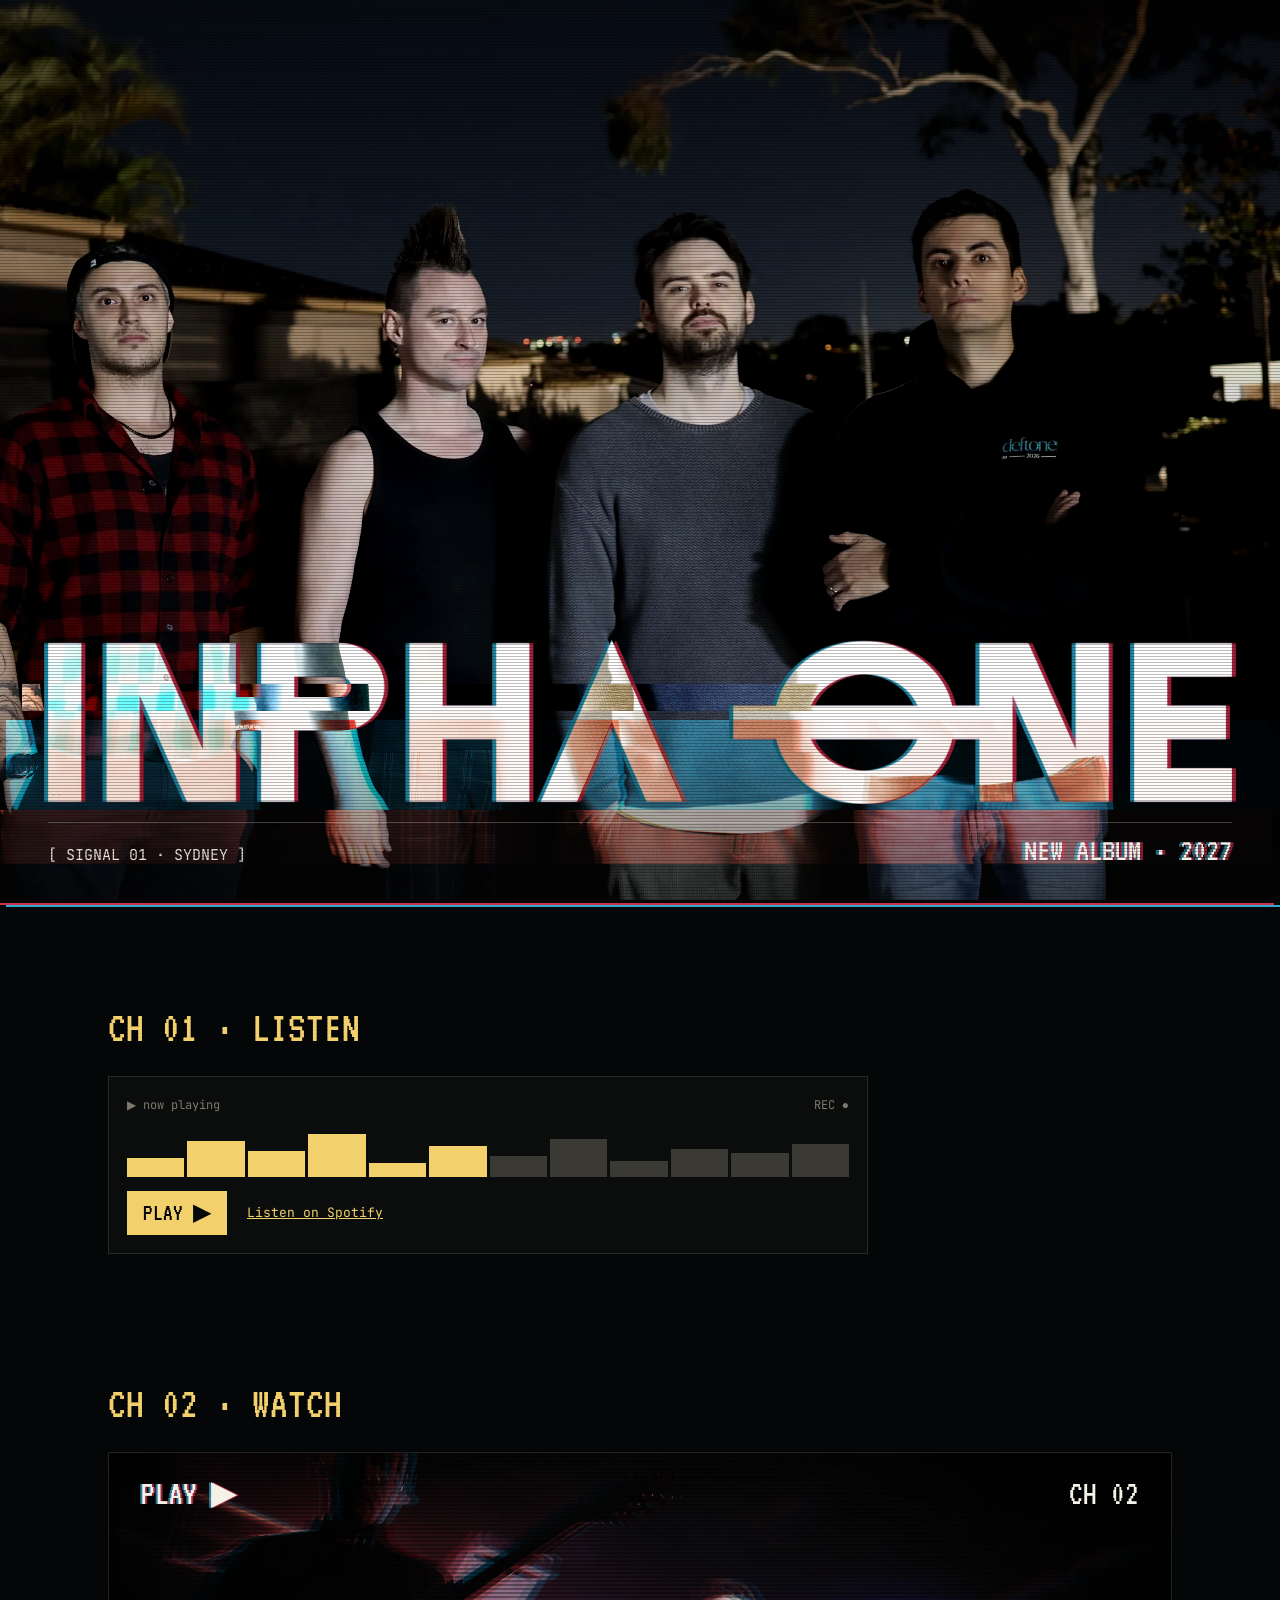
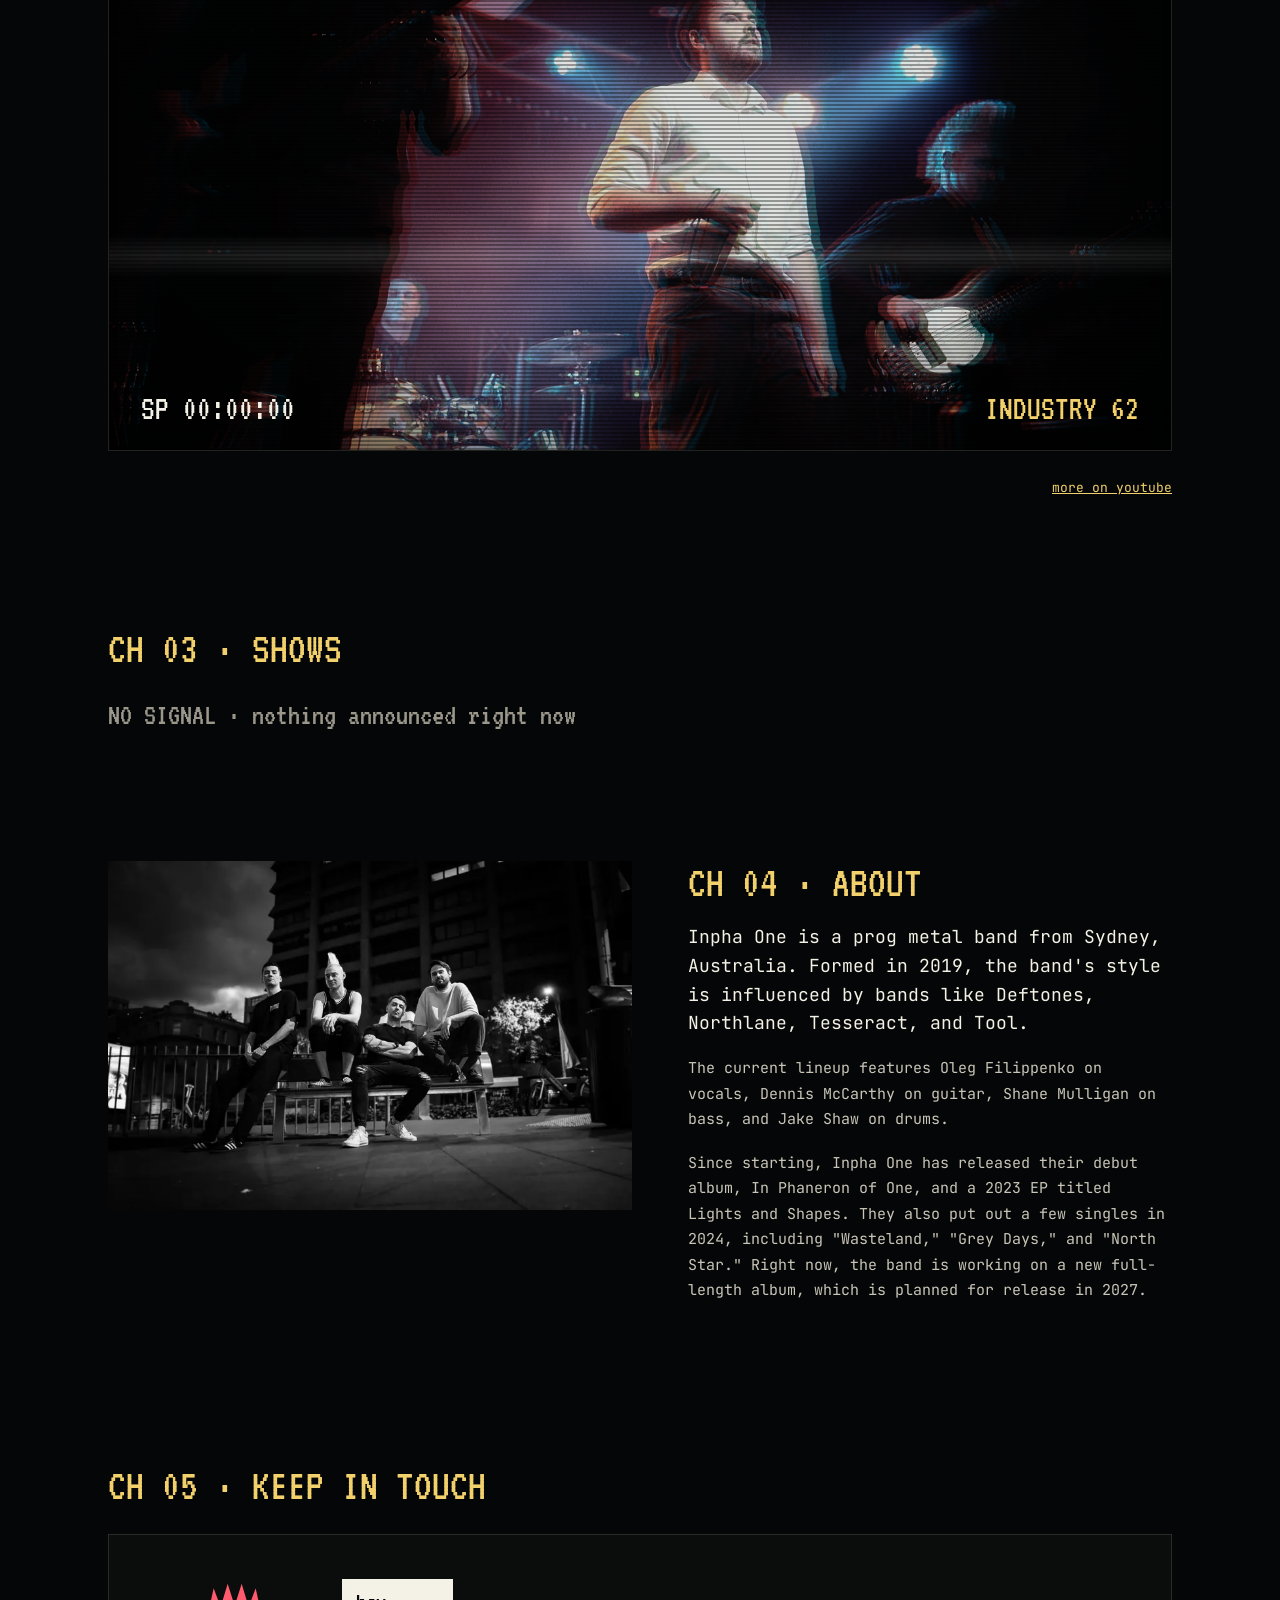
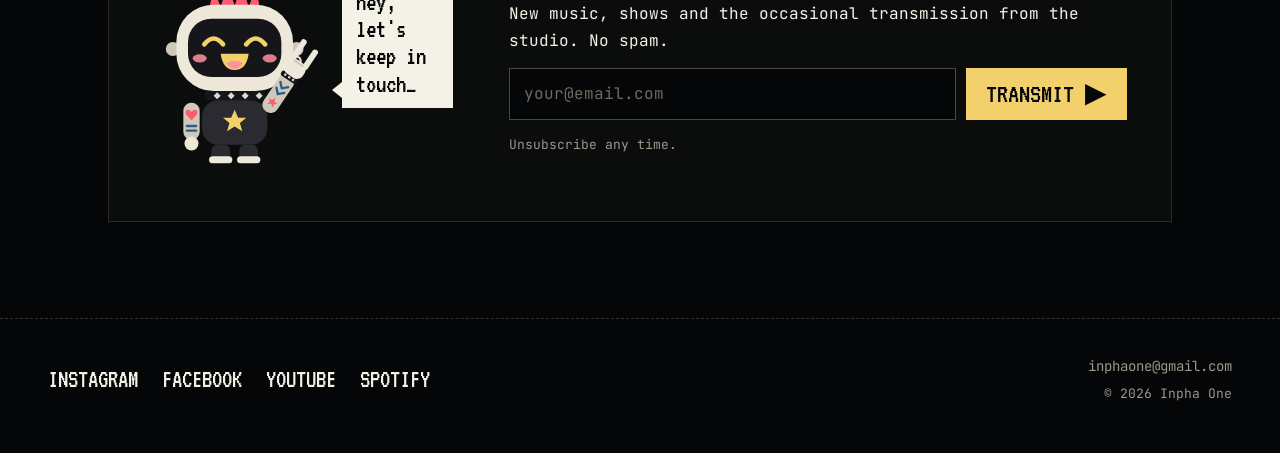
==== commit 32429f93: "Main site: drop the top bar, cut-out logo in the banner with bursts only, prog metal in About Co-Aut" ====
--- a/index.html
+++ b/index.html
@@ -20,24 +20,13 @@
 <link rel="apple-touch-icon" href="img/apple-touch-icon.png">
 <link rel="preload" href="fonts/vt323.woff2" as="font" type="font/woff2" crossorigin>
 <link rel="preload" href="img/hero-1200.webp" as="image" imagesrcset="img/hero-1200.webp 1200w, img/hero-2400.webp 2400w" imagesizes="100vw">
-<link rel="stylesheet" href="css/style.css?v=8">
+<link rel="stylesheet" href="css/style.css?v=10">
 <script type="application/ld+json">
 {"@context":"https://schema.org","@type":"MusicGroup","name":"Inpha One","url":"https://inphaone.com/","foundingDate":"2019","foundingLocation":"Sydney, Australia","email":"inphaone@gmail.com","sameAs":["https://open.spotify.com/artist/0F5VMlDz3p1ZcUj0ktYers","https://www.youtube.com/@inphaone","https://instagram.com/inpha_one","https://www.facebook.com/InphaOne/"]}
 </script>
 </head>
 <body>
 <a class="skip" href="#listen">Skip to content</a>
-
-<div class="topbar">
-  <a href="#top" class="brand" aria-label="Inpha One, back to top"><img src="img/logo.png" alt="Inpha One" width="1400" height="193"></a>
-  <nav aria-label="Sections">
-    <a href="#listen">LISTEN</a>
-    <a href="#watch">WATCH</a>
-    <a href="#shows">SHOWS</a>
-    <a href="#about">ABOUT</a>
-  </nav>
-  <span class="scan" aria-hidden="true"></span>
-</div>
 
 <header class="hero" id="top">
   <div class="hero-media">
@@ -48,15 +37,20 @@
     <img class="g g-tear" src="img/hero-1200.webp" srcset="img/hero-1200.webp 1200w, img/hero-2400.webp 2400w" sizes="100vw" alt="">
     <img class="g g-slice" src="img/hero-1200.webp" srcset="img/hero-1200.webp 1200w, img/hero-2400.webp 2400w" sizes="100vw" alt="">
   </div>
-  <span class="scan" aria-hidden="true"></span>
   <span class="hero-shade" aria-hidden="true"></span>
   </div>
   <div class="hero-text">
-    <div class="hero-words">
+    <h1 class="hero-logo">
+      <img class="lb" src="img/logo.png" alt="Inpha One" width="1400" height="193">
+      <img class="ls s1" src="img/logo.png" alt="" aria-hidden="true">
+      <img class="ls s2" src="img/logo.png" alt="" aria-hidden="true">
+    </h1>
+    <div class="hero-strip">
       <span class="tag">[ <span id="signal" data-text="SIGNAL 01 · SYDNEY">SIGNAL 01 · SYDNEY</span> ]</span>
-      <h1 class="split" id="headline">NEW ALBUM · 2027</h1>
+      <span class="hero-headline split" id="headline">NEW ALBUM · 2027</span>
     </div>
   </div>
+  <span class="scan" aria-hidden="true"></span>
 </header>
 
 <div class="divider" aria-hidden="true"><span class="d-red"></span><span class="d-blue"></span></div>
@@ -67,21 +61,14 @@
     <h2>CH 01 · LISTEN</h2>
     <div class="listen">
         <div class="deck" id="deck">
-          <div class="deck-top"><span id="deck-state">&#10074;&#10074; paused</span><span>REC &#9679;</span></div>
-          <span class="deck-title split" id="deck-title">NORTH STAR</span>
-          <span class="muted small" id="deck-meta">Inpha One · Single 2024</span>
+          <div class="deck-top"><span>&#9654; now playing</span><span>REC &#9679;</span></div>
           <div class="eq" aria-hidden="true">
             <span></span><span></span><span></span><span></span><span></span><span></span><span></span><span></span><span></span><span></span><span></span><span></span>
           </div>
-          <div class="deck-bar" aria-hidden="true"><i id="deck-prog"></i></div>
           <div class="deck-actions">
-            <button type="button" class="btn-ghost" id="deck-prev" aria-label="Previous song">&#9664;&#9664;</button>
-            <button type="button" class="btn btn-small deck-play" id="deck-play">PLAY &#9654;</button>
-            <button type="button" class="btn-ghost" id="deck-next" aria-label="Next song">&#9654;&#9654;</button>
-            <span class="deck-time" id="deck-time">00:00</span>
+            <button type="button" class="btn btn-small" id="play-spotify">PLAY &#9654;</button>
+            <a class="small" href="https://open.spotify.com/artist/0F5VMlDz3p1ZcUj0ktYers" data-link="spotify" target="_blank" rel="noopener">Listen on Spotify</a>
           </div>
-          <div class="spotify-strip"><div id="spotify-embed"></div></div>
-          <a class="small" href="https://open.spotify.com/artist/0F5VMlDz3p1ZcUj0ktYers" data-link="spotify" target="_blank" rel="noopener">More Inpha One on Spotify</a>
         </div>
     </div>
   </section>
@@ -116,7 +103,7 @@
     <img src="img/about-1600.webp" srcset="img/about-800.webp 800w, img/about-1600.webp 1600w" sizes="(max-width: 900px) 100vw, 560px" alt="Inpha One at night in the city, black and white" loading="lazy" width="1600" height="1066">
     <div class="about-text">
       <h2>CH 04 · ABOUT</h2>
-      <p class="lead">Inpha One is an alternative rock band from Sydney, Australia. Formed in 2019, the band's style is influenced by bands like Deftones, Northlane, Tesseract, and Tool.</p>
+      <p class="lead">Inpha One is a prog metal band from Sydney, Australia. Formed in 2019, the band's style is influenced by bands like Deftones, Northlane, Tesseract, and Tool.</p>
       <p>The current lineup features Oleg Filippenko on vocals, Dennis McCarthy on guitar, Shane Mulligan on bass, and Jake Shaw on drums.</p>
       <p>Since starting, Inpha One has released their debut album, In Phaneron of One, and a 2023 EP titled Lights and Shapes. They also put out a few singles in 2024, including "Wasteland," "Grey Days," and "North Star." Right now, the band is working on a new full-length album, which is planned for release in 2027.</p>
     </div>
@@ -196,7 +183,7 @@
   </div>
 </footer>
 
-<script src="content.js?v=8"></script>
-<script src="js/site.js?v=8"></script>
+<script src="content.js?v=10"></script>
+<script src="js/site.js?v=10"></script>
 </body>
 </html>
--- a/css/style.css
+++ b/css/style.css
@@ -56,9 +56,9 @@
 .topbar .scan { background: repeating-linear-gradient(0deg, rgba(0,0,0,0.3) 0px, rgba(0,0,0,0.3) 1px, rgba(0,0,0,0) 1px, rgba(0,0,0,0) 3px); }
 
 /* hero */
-.hero { position: relative; height: min(50rem, 92vh); min-height: 30rem; overflow: hidden; background: #000; }
+.hero { position: relative; height: min(66rem, 100vh); min-height: 32rem; overflow: hidden; background: #000; }
 .hero-media { position: absolute; inset: 0; overflow: hidden; }
-.hero img { position: absolute; inset: 0; width: 100%; height: 100%; object-fit: cover; object-position: 50% 30%; }
+.hero-media img { position: absolute; inset: 0; width: 100%; height: 100%; object-fit: cover; object-position: 50% 30%; }
 .hero-img { filter: saturate(0.8) contrast(1.15) brightness(0.85); }
 .g-cyan { filter: sepia(1) hue-rotate(150deg) saturate(4.5) brightness(0.95); mix-blend-mode: screen; opacity: 0.85; transform: translateX(6px); clip-path: inset(80% 0 10% 0); }
 .g-red { filter: sepia(1) hue-rotate(-40deg) saturate(4.5) brightness(0.95); mix-blend-mode: screen; opacity: 0.8; transform: translateX(-8px); clip-path: inset(90% 0 4% 0); }
@@ -68,11 +68,17 @@
 /* banner motion: colour drift between bursts, a signal burst every 5 s.
    Bands live in the bottom 30% of the banner so faces stay clean on any screen shape.
    Animations start once the banner photo has loaded (js adds .go), and the -4s delay fires the first burst straight away. */
-.hero.go .g-cyan  { animation: b-cyan 5s steps(1) -4s infinite, hue-cyan 6s ease-in-out infinite alternate, sway 3.4s ease-in-out infinite alternate; }
-.hero.go .g-red   { animation: b-red 5s steps(1) -4s infinite, hue-red 7s ease-in-out infinite alternate; }
+.hero.go .g-cyan  { animation: b-cyan 5s steps(1) -4s infinite; }
+.hero.go .g-red   { animation: b-red 5s steps(1) -4s infinite; }
 .hero.go .g-tear  { animation: b-tear 5s steps(1) -4s infinite; }
 .hero.go .g-slice { animation: b-slice 5s steps(1) -4s infinite; }
-.hero.go h1 { animation: b-head 5s steps(1) -4s infinite; }
+.hero.go .hero-headline { animation: b-head 5s steps(1) -4s infinite; }
+.hero.go .hero-logo .lb { animation: b-logo 5s steps(1) -4s infinite; }
+.hero.go .hero-logo .s1 { animation: b-ls1 5s steps(1) -4s infinite; }
+.hero.go .hero-logo .s2 { animation: b-ls2 5s steps(1) -4s infinite; }
+@keyframes b-logo { 0%, 86%, 96%, 100% { transform: none; filter: drop-shadow(4px 0 0 rgba(255,50,90,0.65)) drop-shadow(-4px 0 0 rgba(50,210,255,0.65)); } 88% { transform: translateX(6px); filter: drop-shadow(12px 0 0 rgba(255,50,90,0.95)) drop-shadow(-12px 0 0 rgba(50,210,255,0.95)); } 91% { transform: translateX(-5px); filter: drop-shadow(-9px 0 0 rgba(255,50,90,0.9)) drop-shadow(9px 0 0 rgba(50,210,255,0.9)); } 94% { transform: translateX(2px); filter: drop-shadow(6px 0 0 rgba(255,50,90,0.8)) drop-shadow(-6px 0 0 rgba(50,210,255,0.8)); } }
+@keyframes b-ls1 { 0%, 86%, 96%, 100% { opacity: 0; } 88% { opacity: 1; transform: translateX(-40px); clip-path: inset(18% 0 66% 0); } 90% { opacity: 1; transform: translateX(48px); clip-path: inset(44% 0 44% 0); } 93% { opacity: 1; transform: translateX(-18px); clip-path: inset(8% 0 80% 0); } }
+@keyframes b-ls2 { 0%, 86%, 96%, 100% { opacity: 0; } 87% { opacity: 1; transform: translateX(34px); clip-path: inset(56% 0 30% 0); } 89% { opacity: 1; transform: translateX(-44px); clip-path: inset(80% 0 6% 0); } 92% { opacity: 1; transform: translateX(20px); clip-path: inset(62% 0 26% 0); } }
 @keyframes b-cyan { 0%, 86%, 96%, 100% { transform: translateX(6px); clip-path: inset(80% 0 10% 0); } 88% { transform: translateX(-24px); clip-path: inset(74% 0 18% 0); } 90% { transform: translateX(30px); clip-path: inset(86% 0 6% 0); } 92% { transform: translateX(-10px); clip-path: inset(78% 0 15% 0); } 94% { transform: translateX(18px); clip-path: inset(82% 0 10% 0); } }
 @keyframes b-red { 0%, 86%, 96%, 100% { transform: translateX(-8px); clip-path: inset(90% 0 4% 0); } 87% { transform: translateX(26px); clip-path: inset(72% 0 22% 0); } 89% { transform: translateX(-34px); clip-path: inset(92% 0 3% 0); } 91% { transform: translateX(12px); clip-path: inset(70% 0 25% 0); } 93% { transform: translateX(-20px); clip-path: inset(88% 0 6% 0); } }
 @keyframes b-tear { 0%, 86%, 96%, 100% { transform: translateX(22px); clip-path: inset(76% 0 21% 0); } 88% { transform: translateX(-40px); clip-path: inset(70% 0 26% 0); } 90% { transform: translateX(48px); clip-path: inset(84% 0 12% 0); } 92% { transform: translateX(-16px); clip-path: inset(75% 0 22% 0); } 94% { transform: translateX(30px); clip-path: inset(90% 0 7% 0); } }
@@ -81,12 +87,16 @@
 @keyframes hue-cyan { from { filter: sepia(1) hue-rotate(150deg) saturate(4.5) brightness(0.95); } to { filter: sepia(1) hue-rotate(215deg) saturate(5) brightness(1.1); } }
 @keyframes hue-red { from { filter: sepia(1) hue-rotate(-40deg) saturate(4.5) brightness(0.95); } to { filter: sepia(1) hue-rotate(-85deg) saturate(5) brightness(1.1); } }
 @keyframes sway { from { translate: -7px 0; } to { translate: 9px 1px; } }
-.hero .scan { background: repeating-linear-gradient(0deg, rgba(0,0,0,0.26) 0px, rgba(0,0,0,0.26) 1px, rgba(0,0,0,0) 1px, rgba(0,0,0,0) 3px); }
+.hero > .scan { z-index: 1; background: repeating-linear-gradient(0deg, rgba(0,0,0,0.26) 0px, rgba(0,0,0,0.26) 1px, rgba(0,0,0,0) 1px, rgba(0,0,0,0) 3px); }
 .hero-shade { position: absolute; inset: 0; background: linear-gradient(180deg, rgba(5,6,7,0.35) 0%, rgba(5,6,7,0) 30%, rgba(5,6,7,0) 78%, rgba(5,6,7,0.5) 100%); }
-.hero-text { position: absolute; left: var(--gutter); right: var(--gutter); bottom: 40px; display: flex; flex-wrap: wrap; justify-content: space-between; align-items: flex-end; gap: 16px 32px; }
-.hero-words { display: flex; flex-direction: column; gap: 10px; min-width: 0; }
-.tag { font-size: 13px; color: var(--accent); letter-spacing: 0.1em; }
-.hero h1 { font-family: var(--pixel); font-size: clamp(44px, 6vw, 84px); line-height: 0.95; color: var(--ink); }
+.hero-text { position: absolute; left: var(--gutter); right: var(--gutter); bottom: 32px; display: flex; flex-direction: column; gap: 18px; }
+/* the logo sits in the bottom of the photo, under the faces: photo shows through the letters (difference blend), red and blue split edges, scanlines over it */
+.hero-logo { position: relative; margin: 0; align-self: center; width: min(100%, calc(min(66rem, 100vh) * 1.8)); mix-blend-mode: difference; }
+.hero-logo img { display: block; width: 100%; height: auto; }
+.hero-logo .lb { filter: drop-shadow(4px 0 0 rgba(255,50,90,0.65)) drop-shadow(-4px 0 0 rgba(50,210,255,0.65)); }
+.hero-logo .ls { position: absolute; left: 0; top: 0; opacity: 0; }
+.hero-strip { display: flex; flex-wrap: wrap; justify-content: space-between; align-items: baseline; gap: 6px 16px; border-top: 1px solid rgba(244,241,230,0.25); padding-top: 12px; }
+.hero-headline { font-family: var(--pixel); font-size: clamp(28px, 2.6vw, 38px); line-height: 0.95; color: var(--ink); }
 
 /* divider: red and blue split line */
 .divider { position: relative; height: 10px; overflow: hidden; }
@@ -197,7 +207,8 @@
   .hero { height: auto; min-height: 0; background: var(--bg); }
   .hero-media { position: relative; aspect-ratio: 4 / 3; }
   .hero-shade { background: linear-gradient(180deg, rgba(5,6,7,0.3) 0%, rgba(5,6,7,0) 25%, rgba(5,6,7,0) 82%, rgba(5,6,7,0.6) 100%); }
-  .hero-text { position: relative; left: auto; right: auto; bottom: auto; padding: 4px var(--gutter) 32px; margin-top: -28px; }
+  .hero-text { position: relative; left: auto; right: auto; bottom: auto; padding: 0 var(--gutter) 28px; margin-top: calc((100vw - 32px) / -7.25 - 16px); gap: 14px; }
+  .hero-headline { font-size: 26px; }
   .sec h2 { font-size: 38px; }
   .bot { width: 140px; }
   .foot-right { align-items: flex-start; }
@@ -205,5 +216,5 @@
 
 @media (prefers-reduced-motion: reduce) {
   html { scroll-behavior: auto; }
-  .eq span, .bot, .bot .arm, .caret, .v-track, .hero.go .g, .hero.go h1 { animation: none; }
+  .eq span, .bot, .bot .arm, .caret, .v-track, .hero.go .g, .hero.go .hero-headline, .hero.go .hero-logo img { animation: none; }
 }
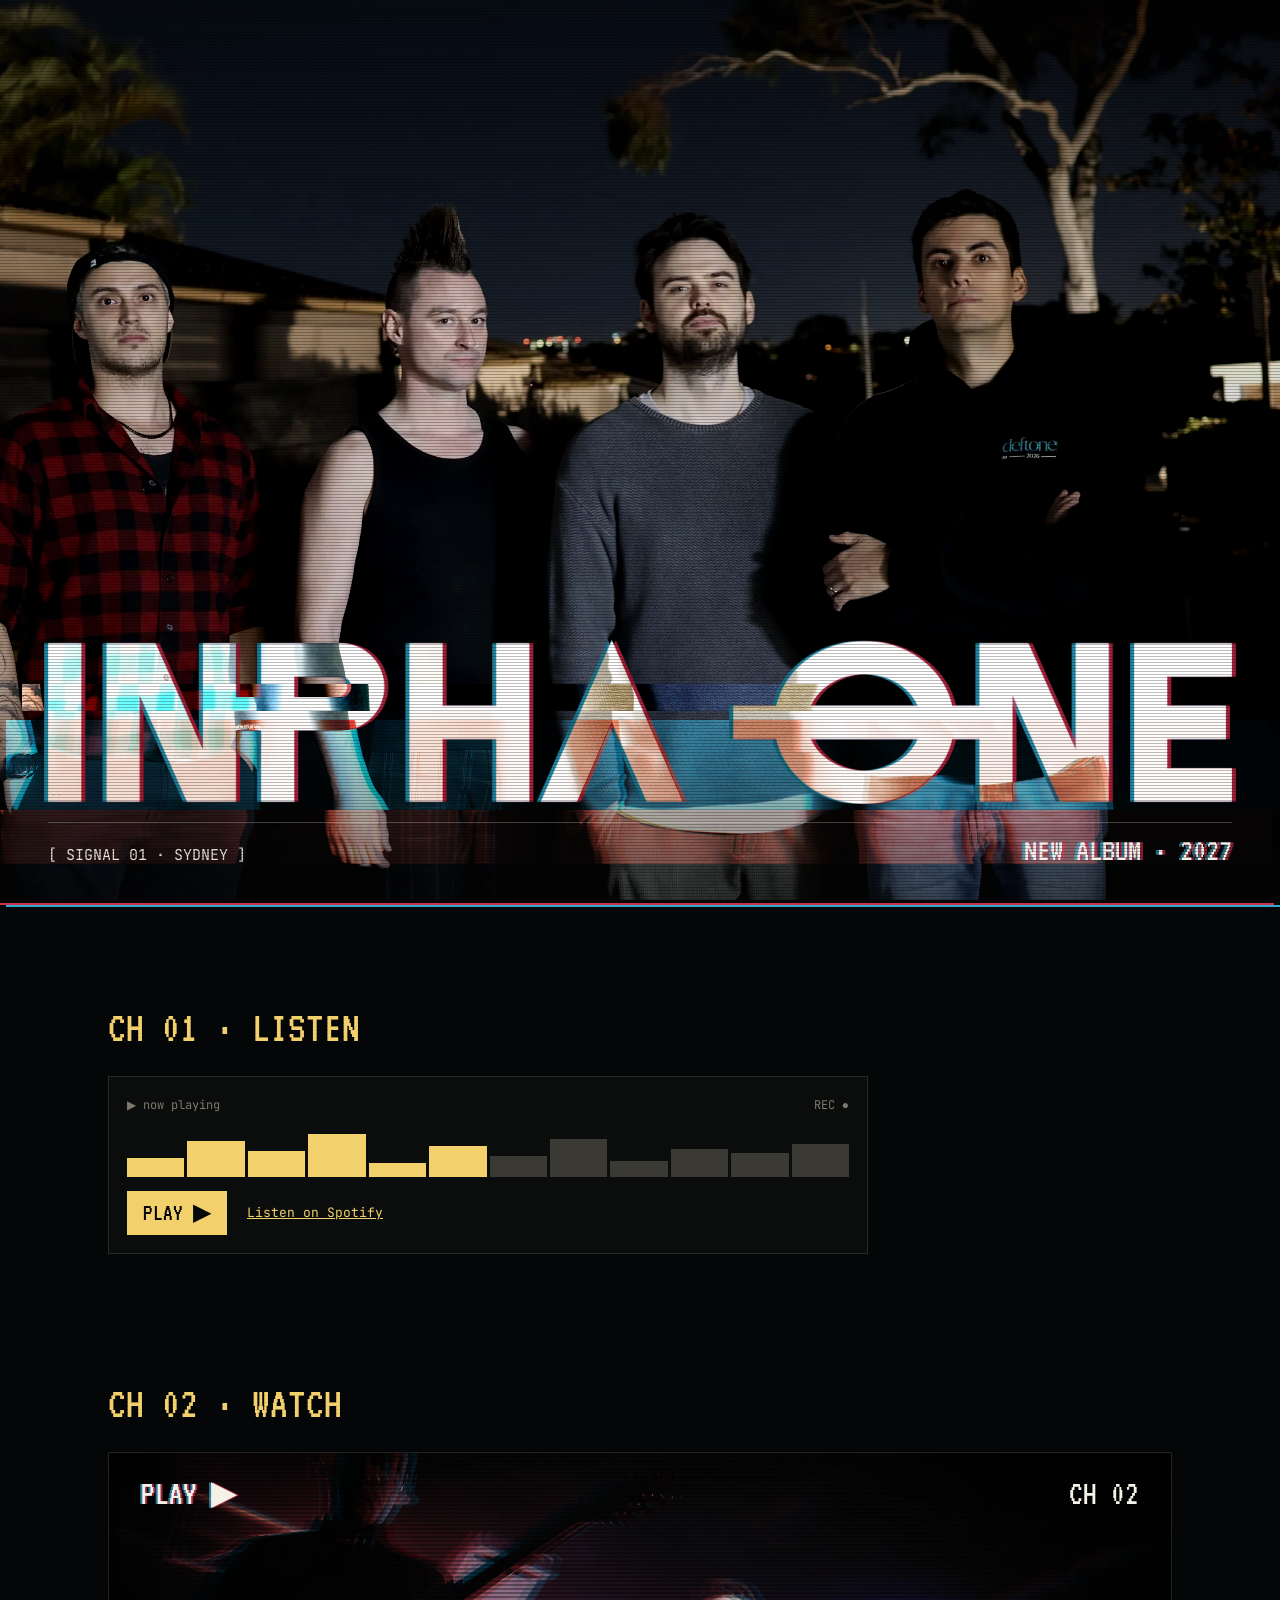
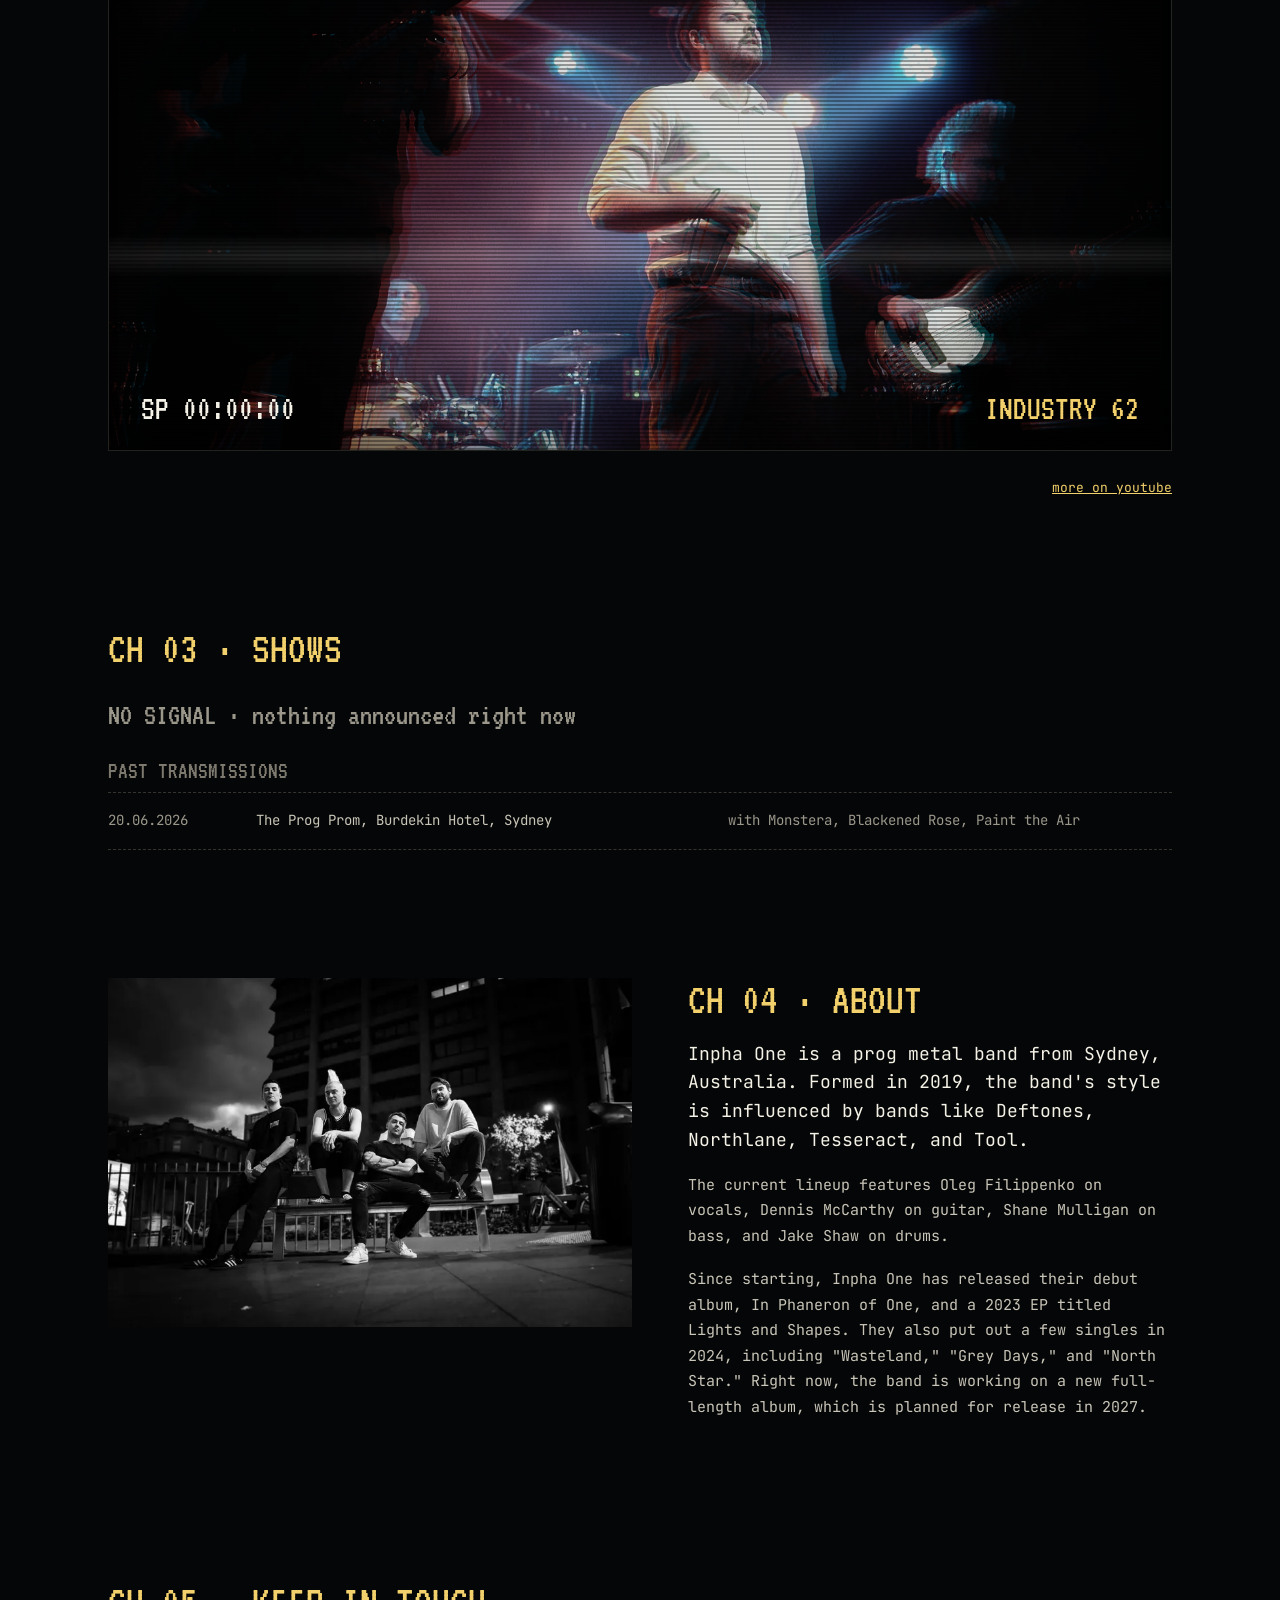
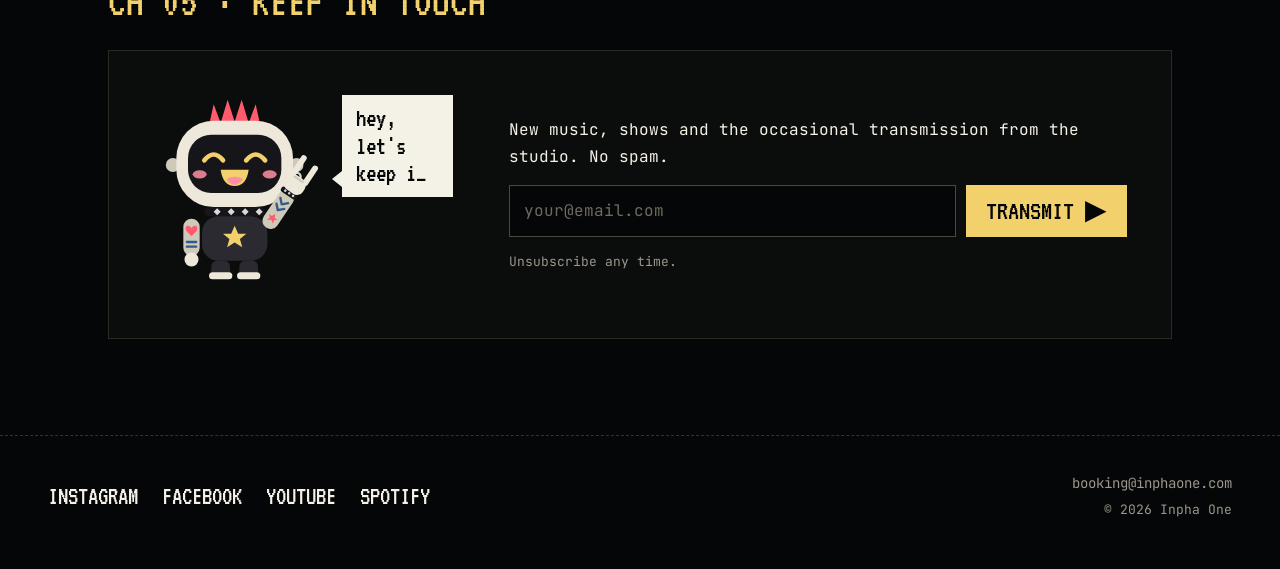
==== commit 7273c4c2: "Use booking@inphaone.com as the contact email Co-Authored-By: Claude Opus 5.5 <noreply@anthropic.com" ====
--- a/index.html
+++ b/index.html
@@ -20,9 +20,9 @@
 <link rel="apple-touch-icon" href="img/apple-touch-icon.png">
 <link rel="preload" href="fonts/vt323.woff2" as="font" type="font/woff2" crossorigin>
 <link rel="preload" href="img/hero-1200.webp" as="image" imagesrcset="img/hero-1200.webp 1200w, img/hero-2400.webp 2400w" imagesizes="100vw">
-<link rel="stylesheet" href="css/style.css?v=10">
+<link rel="stylesheet" href="css/style.css?v=12">
 <script type="application/ld+json">
-{"@context":"https://schema.org","@type":"MusicGroup","name":"Inpha One","url":"https://inphaone.com/","foundingDate":"2019","foundingLocation":"Sydney, Australia","email":"inphaone@gmail.com","sameAs":["https://open.spotify.com/artist/0F5VMlDz3p1ZcUj0ktYers","https://www.youtube.com/@inphaone","https://instagram.com/inpha_one","https://www.facebook.com/InphaOne/"]}
+{"@context":"https://schema.org","@type":"MusicGroup","name":"Inpha One","url":"https://inphaone.com/","foundingDate":"2019","foundingLocation":"Sydney, Australia","email":"booking@inphaone.com","sameAs":["https://open.spotify.com/artist/0F5VMlDz3p1ZcUj0ktYers","https://www.youtube.com/@inphaone","https://instagram.com/inpha_one","https://www.facebook.com/InphaOne/"]}
 </script>
 </head>
 <body>
@@ -178,12 +178,12 @@
     <a href="https://open.spotify.com/artist/0F5VMlDz3p1ZcUj0ktYers" data-link="spotify" target="_blank" rel="noopener">SPOTIFY</a>
   </div>
   <div class="foot-right">
-    <a class="mail" href="mailto:inphaone@gmail.com">inphaone@gmail.com</a>
+    <a class="mail" href="mailto:booking@inphaone.com">booking@inphaone.com</a>
     <span class="muted small">&copy; <span id="year">2026</span> Inpha One</span>
   </div>
 </footer>
 
-<script src="content.js?v=10"></script>
-<script src="js/site.js?v=10"></script>
+<script src="content.js?v=12"></script>
+<script src="js/site.js?v=12"></script>
 </body>
 </html>
--- a/css/style.css
+++ b/css/style.css
@@ -201,6 +201,11 @@
 .mail { font-size: 14px; color: var(--muted); text-decoration: none; }
 .mail:hover { color: var(--accent); }
 
+@keyframes b-soft { 0%, 86%, 96%, 100% { opacity: 0.35; } 87% { opacity: 1; } }
+@keyframes b-logo-m { 0%, 86%, 96%, 100% { transform: none; filter: drop-shadow(2px 0 0 rgba(255,50,90,0.7)) drop-shadow(-2px 0 0 rgba(50,210,255,0.7)); } 88% { transform: translateX(4px); filter: drop-shadow(7px 0 0 rgba(255,50,90,0.95)) drop-shadow(-7px 0 0 rgba(50,210,255,0.95)); } 91% { transform: translateX(-3px); filter: drop-shadow(-5px 0 0 rgba(255,50,90,0.9)) drop-shadow(5px 0 0 rgba(50,210,255,0.9)); } 94% { transform: translateX(1px); filter: drop-shadow(3px 0 0 rgba(255,50,90,0.8)) drop-shadow(-3px 0 0 rgba(50,210,255,0.8)); } }
+@keyframes b-ls1-m { 0%, 86%, 96%, 100% { opacity: 0; } 88% { opacity: 1; transform: translateX(-20px); clip-path: inset(18% 0 66% 0); } 90% { opacity: 1; transform: translateX(24px); clip-path: inset(44% 0 44% 0); } 93% { opacity: 1; transform: translateX(-9px); clip-path: inset(8% 0 80% 0); } }
+@keyframes b-ls2-m { 0%, 86%, 96%, 100% { opacity: 0; } 87% { opacity: 1; transform: translateX(17px); clip-path: inset(56% 0 30% 0); } 89% { opacity: 1; transform: translateX(-22px); clip-path: inset(80% 0 6% 0); } 92% { opacity: 1; transform: translateX(10px); clip-path: inset(62% 0 26% 0); } }
+
 @media (max-width: 640px) {
   .brand img { width: 150px; }
   .topbar nav { font-size: 22px; gap: 4px 16px; }
@@ -208,7 +213,17 @@
   .hero-media { position: relative; aspect-ratio: 4 / 3; }
   .hero-shade { background: linear-gradient(180deg, rgba(5,6,7,0.3) 0%, rgba(5,6,7,0) 25%, rgba(5,6,7,0) 82%, rgba(5,6,7,0.6) 100%); }
   .hero-text { position: relative; left: auto; right: auto; bottom: auto; padding: 0 var(--gutter) 28px; margin-top: calc((100vw - 32px) / -7.25 - 16px); gap: 14px; }
-  .hero-headline { font-size: 26px; }
+  .hero-headline { font-size: 22px; white-space: nowrap; }
+  .hero-strip { flex-wrap: nowrap; gap: 10px; padding-top: 10px; }
+  .hero-strip .tag { font-size: 10px; letter-spacing: 0.08em; white-space: nowrap; }
+  /* phones (S1): solid logo at 85%, glitch bands faint between bursts, full during bursts */
+  .hero-logo { mix-blend-mode: normal; opacity: 0.85; }
+  .hero-logo .lb { filter: drop-shadow(2px 0 0 rgba(255,50,90,0.7)) drop-shadow(-2px 0 0 rgba(50,210,255,0.7)); }
+  .hero .glitch { opacity: 0.35; }
+  .hero.go .glitch { animation: b-soft 5s steps(1) -4s infinite; }
+  .hero.go .hero-logo .lb { animation-name: b-logo-m; }
+  .hero.go .hero-logo .s1 { animation-name: b-ls1-m; }
+  .hero.go .hero-logo .s2 { animation-name: b-ls2-m; }
   .sec h2 { font-size: 38px; }
   .bot { width: 140px; }
   .foot-right { align-items: flex-start; }
@@ -216,5 +231,5 @@
 
 @media (prefers-reduced-motion: reduce) {
   html { scroll-behavior: auto; }
-  .eq span, .bot, .bot .arm, .caret, .v-track, .hero.go .g, .hero.go .hero-headline, .hero.go .hero-logo img { animation: none; }
+  .eq span, .bot, .bot .arm, .caret, .v-track, .hero.go .g, .hero.go .glitch, .hero.go .hero-headline, .hero.go .hero-logo img { animation: none; }
 }
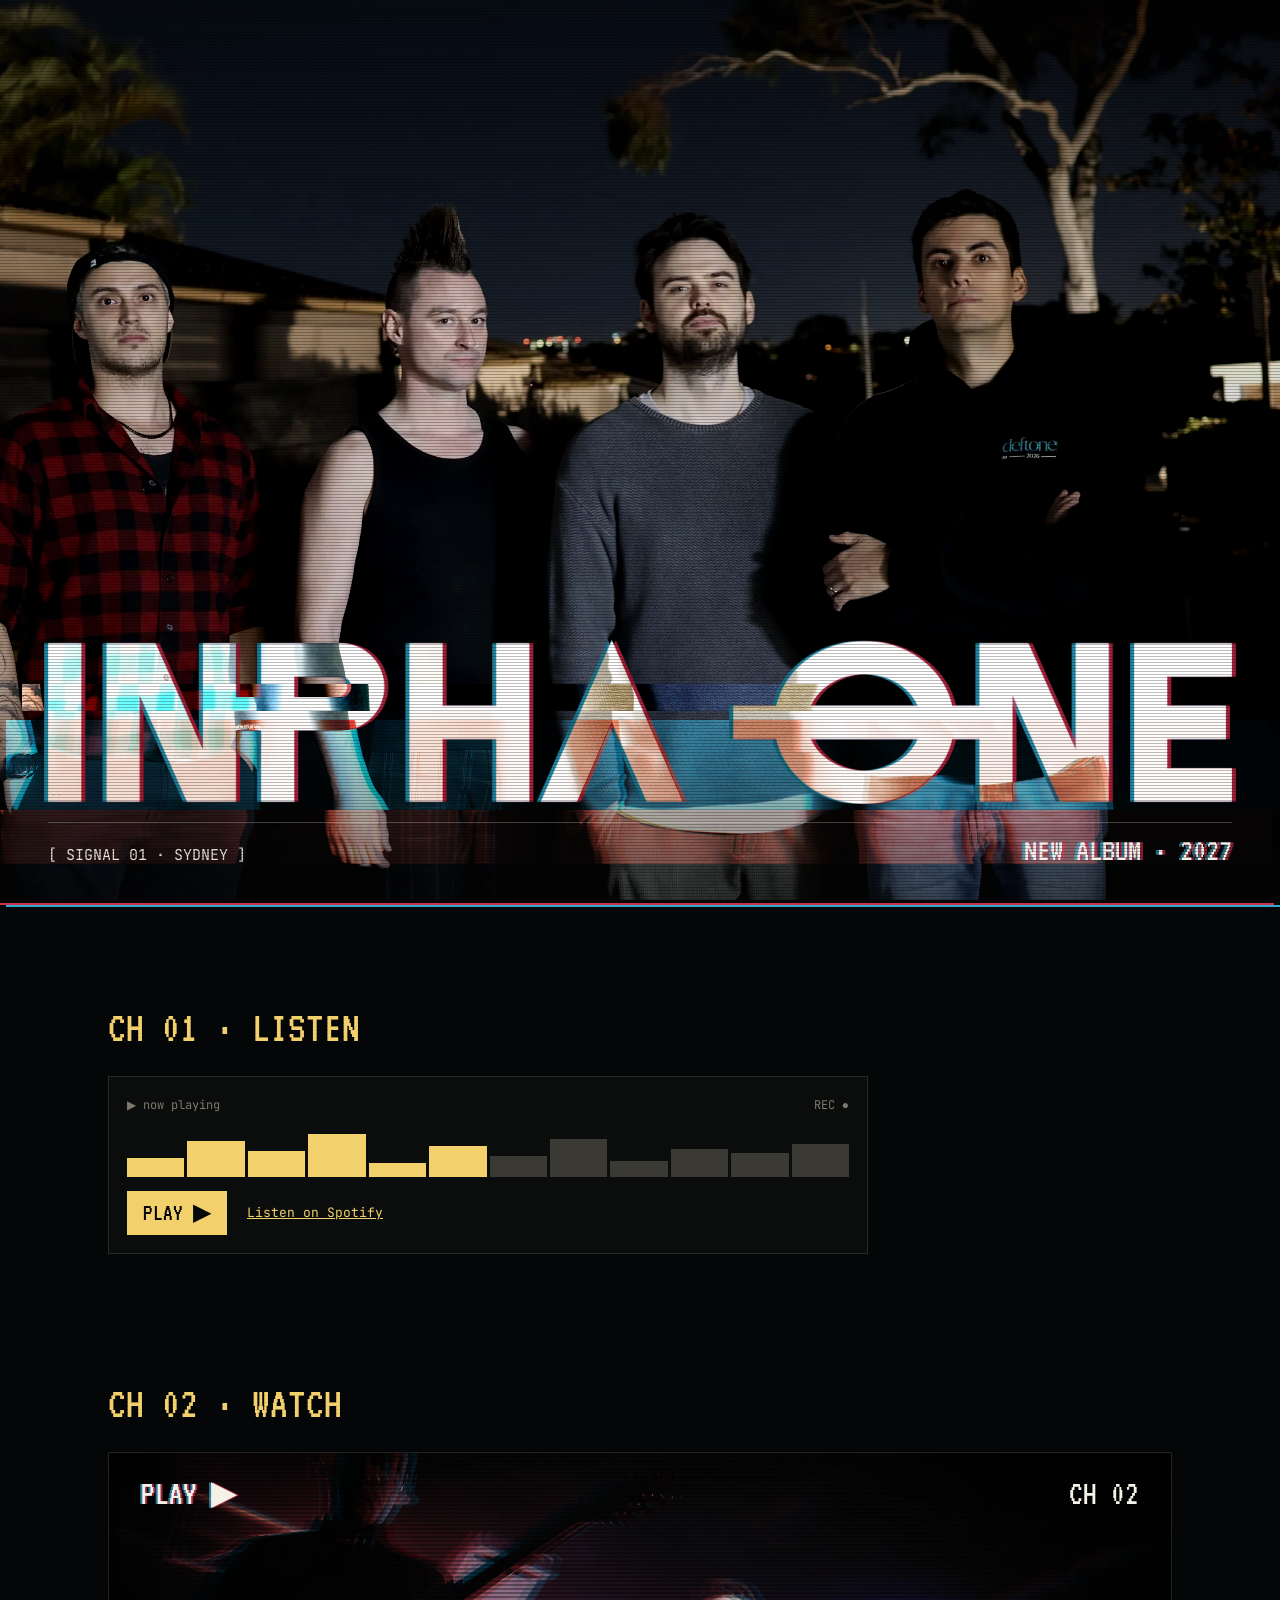
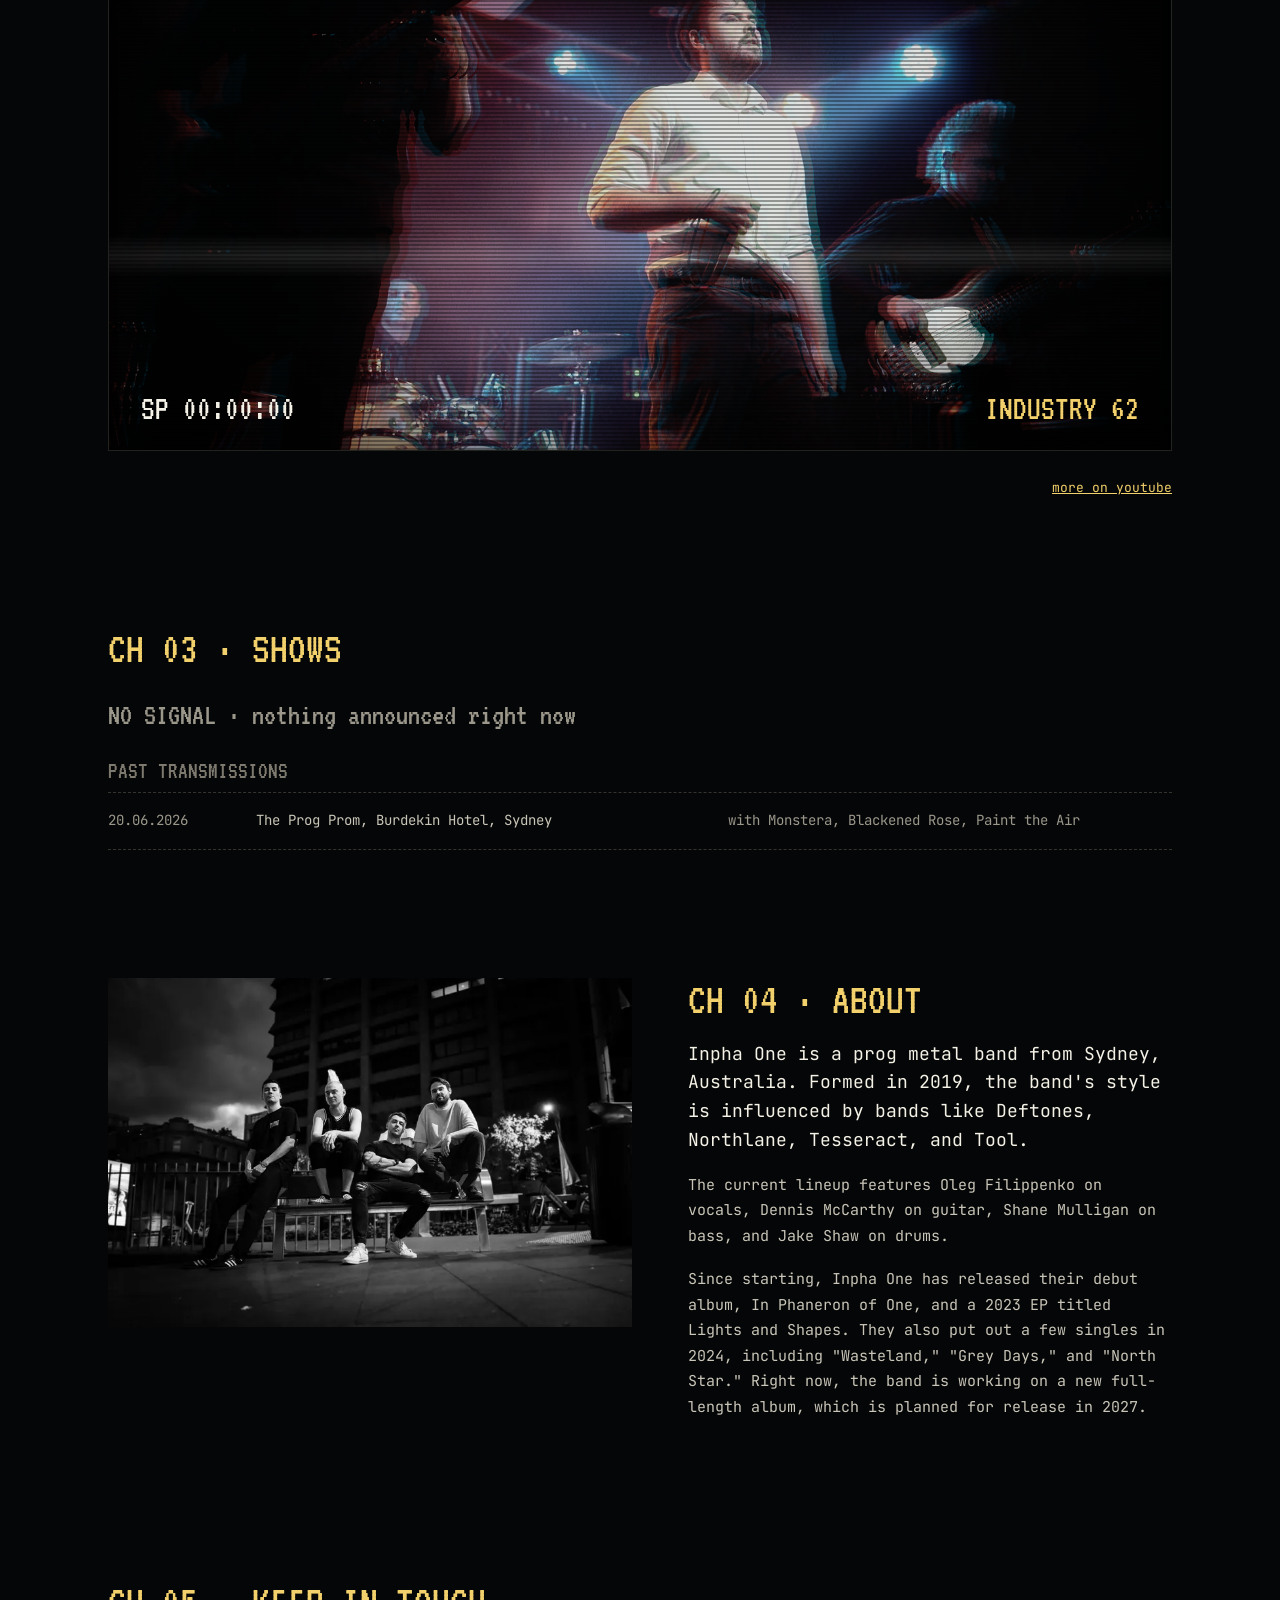
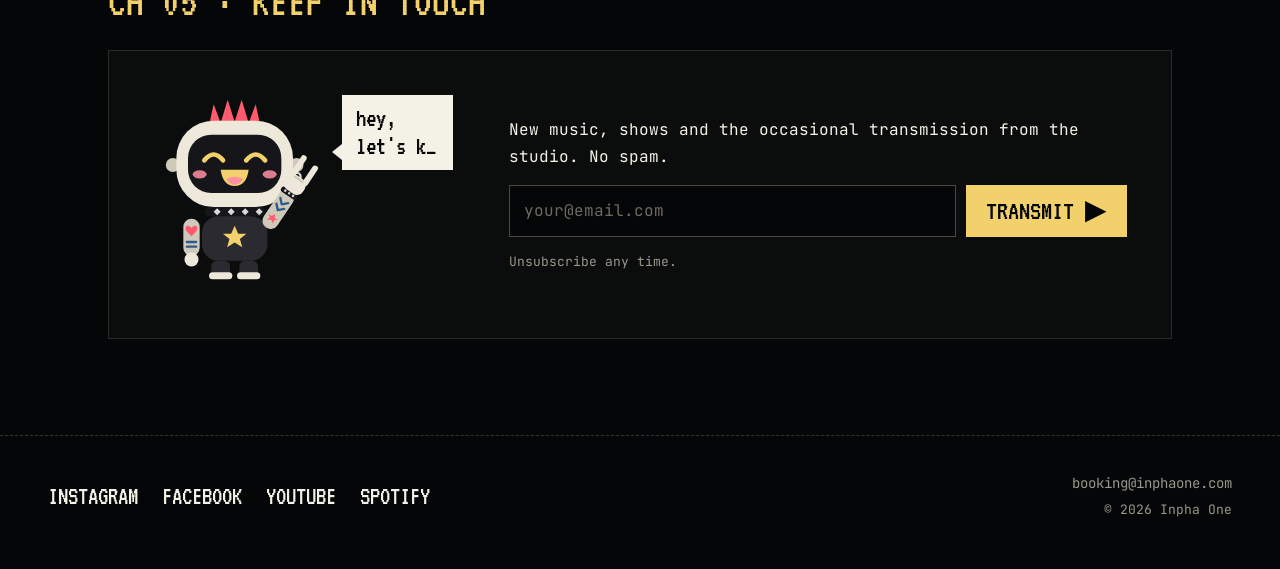
==== commit 9dfe82b6: "SEO: prog metal title and descriptions, genre and members in structured data, Linktree in sameAs Co-" ====
--- a/index.html
+++ b/index.html
@@ -3,26 +3,29 @@
 <head>
 <meta charset="utf-8">
 <meta name="viewport" content="width=device-width, initial-scale=1">
-<title>Inpha One</title>
-<meta name="description" content="Inpha One is a band from Sydney, Australia. New album coming in 2027.">
+<title>Inpha One · Prog Metal from Sydney</title>
+<meta name="description" content="Inpha One is a prog metal band from Sydney, Australia. Listen, watch, see upcoming shows and get in touch. New album coming in 2027.">
 <link rel="canonical" href="https://inphaone.com/">
 <meta name="theme-color" content="#050607">
 <meta property="og:type" content="website">
 <meta property="og:site_name" content="Inpha One">
-<meta property="og:title" content="Inpha One">
-<meta property="og:description" content="A band from Sydney, Australia. New album coming in 2027.">
+<meta property="og:title" content="Inpha One · Prog Metal from Sydney">
+<meta property="og:description" content="Prog metal from Sydney, Australia. New album coming in 2027.">
 <meta property="og:url" content="https://inphaone.com/">
 <meta property="og:image" content="https://inphaone.com/img/og.jpg">
 <meta property="og:image:width" content="1200">
 <meta property="og:image:height" content="630">
 <meta name="twitter:card" content="summary_large_image">
+<meta name="twitter:title" content="Inpha One · Prog Metal from Sydney">
+<meta name="twitter:description" content="Prog metal from Sydney, Australia. New album coming in 2027.">
+<meta name="twitter:image" content="https://inphaone.com/img/og.jpg">
 <link rel="icon" href="favicon.svg" type="image/svg+xml">
 <link rel="apple-touch-icon" href="img/apple-touch-icon.png">
 <link rel="preload" href="fonts/vt323.woff2" as="font" type="font/woff2" crossorigin>
 <link rel="preload" href="img/hero-1200.webp" as="image" imagesrcset="img/hero-1200.webp 1200w, img/hero-2400.webp 2400w" imagesizes="100vw">
 <link rel="stylesheet" href="css/style.css?v=12">
 <script type="application/ld+json">
-{"@context":"https://schema.org","@type":"MusicGroup","name":"Inpha One","url":"https://inphaone.com/","foundingDate":"2019","foundingLocation":"Sydney, Australia","email":"booking@inphaone.com","sameAs":["https://open.spotify.com/artist/0F5VMlDz3p1ZcUj0ktYers","https://www.youtube.com/@inphaone","https://instagram.com/inpha_one","https://www.facebook.com/InphaOne/"]}
+{"@context": "https://schema.org", "@type": "MusicGroup", "name": "Inpha One", "url": "https://inphaone.com/", "image": "https://inphaone.com/img/og.jpg", "description": "Inpha One is a prog metal band from Sydney, Australia.", "genre": ["Progressive metal", "Prog metal"], "foundingDate": "2019", "foundingLocation": {"@type": "Place", "name": "Sydney, Australia"}, "email": "booking@inphaone.com", "member": [{"@type": "OrganizationRole", "roleName": "Vocals", "member": {"@type": "Person", "name": "Oleg Filippenko"}}, {"@type": "OrganizationRole", "roleName": "Guitar", "member": {"@type": "Person", "name": "Dennis McCarthy"}}, {"@type": "OrganizationRole", "roleName": "Bass", "member": {"@type": "Person", "name": "Shane Mulligan"}}, {"@type": "OrganizationRole", "roleName": "Drums", "member": {"@type": "Person", "name": "Jake Shaw"}}], "sameAs": ["https://open.spotify.com/artist/0F5VMlDz3p1ZcUj0ktYers", "https://www.youtube.com/@inphaone", "https://instagram.com/inpha_one", "https://www.facebook.com/InphaOne/", "https://linktr.ee/inphaone"]}
 </script>
 </head>
 <body>
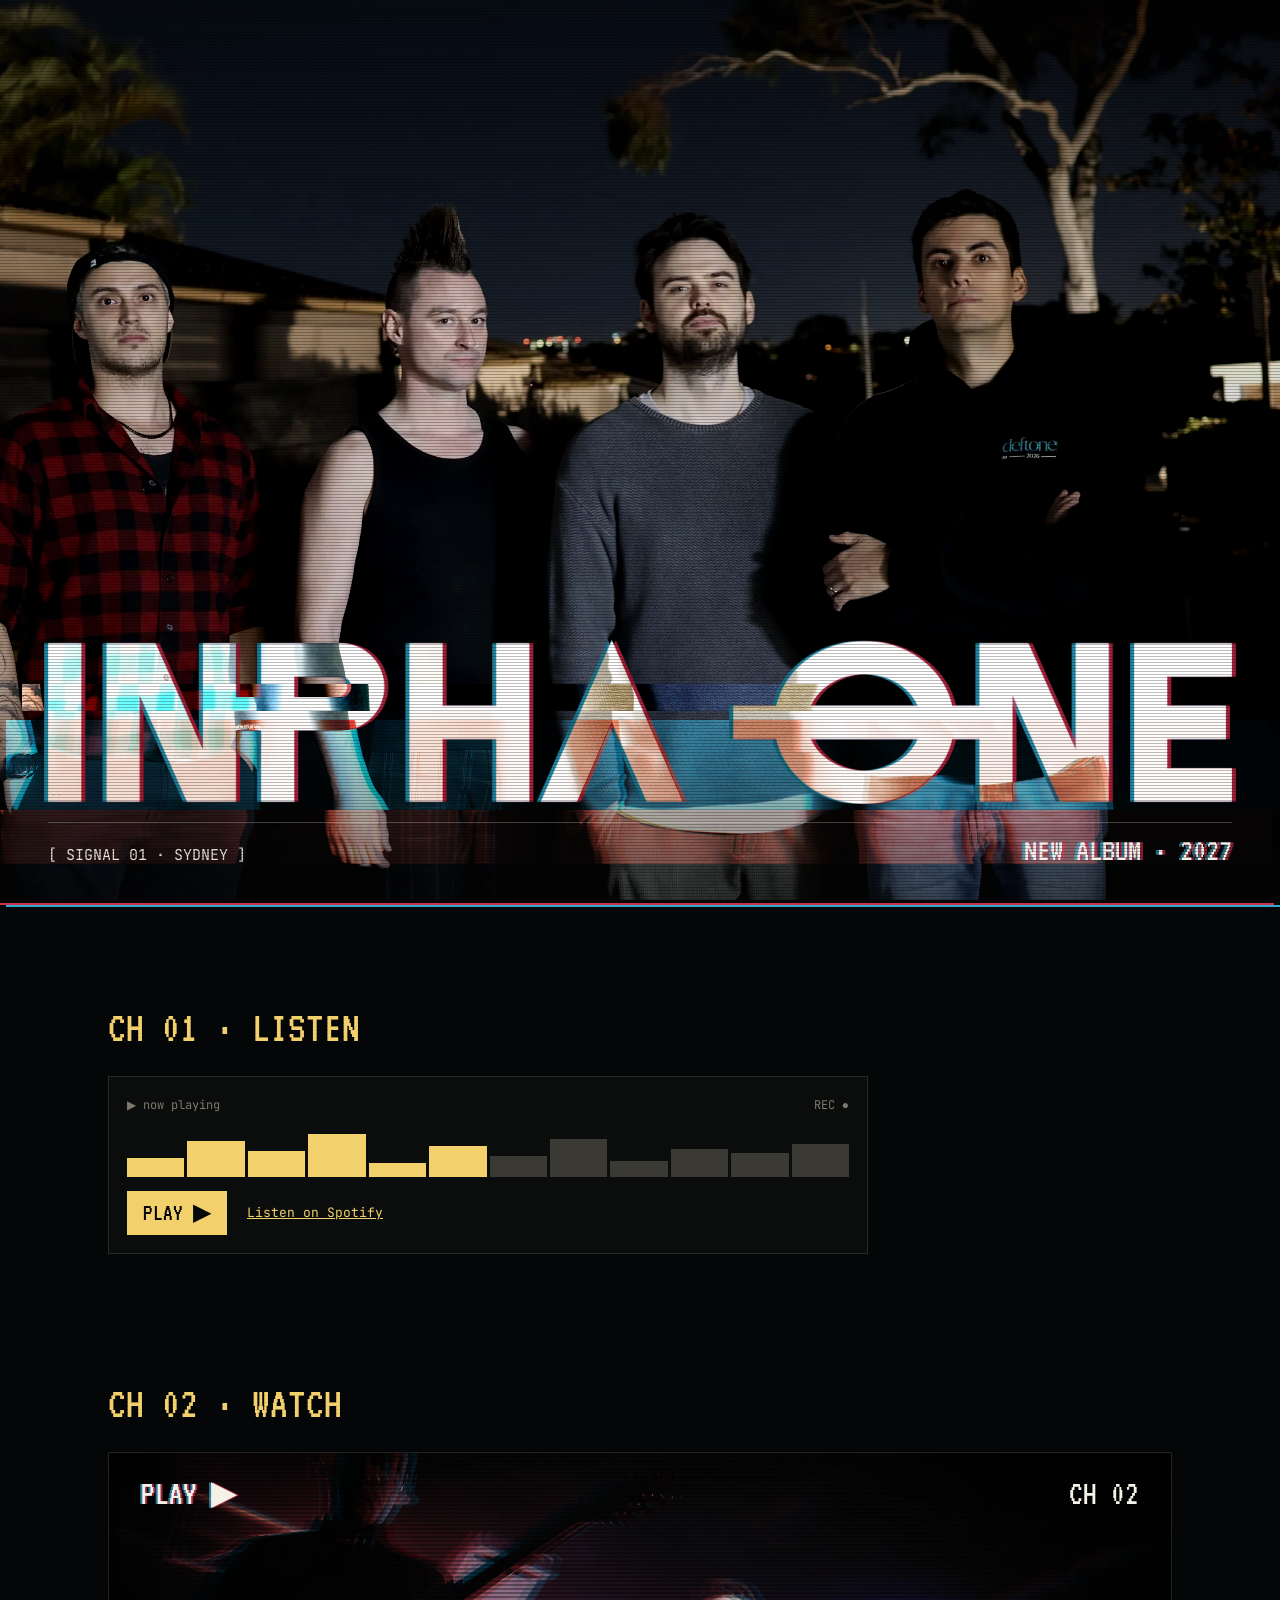
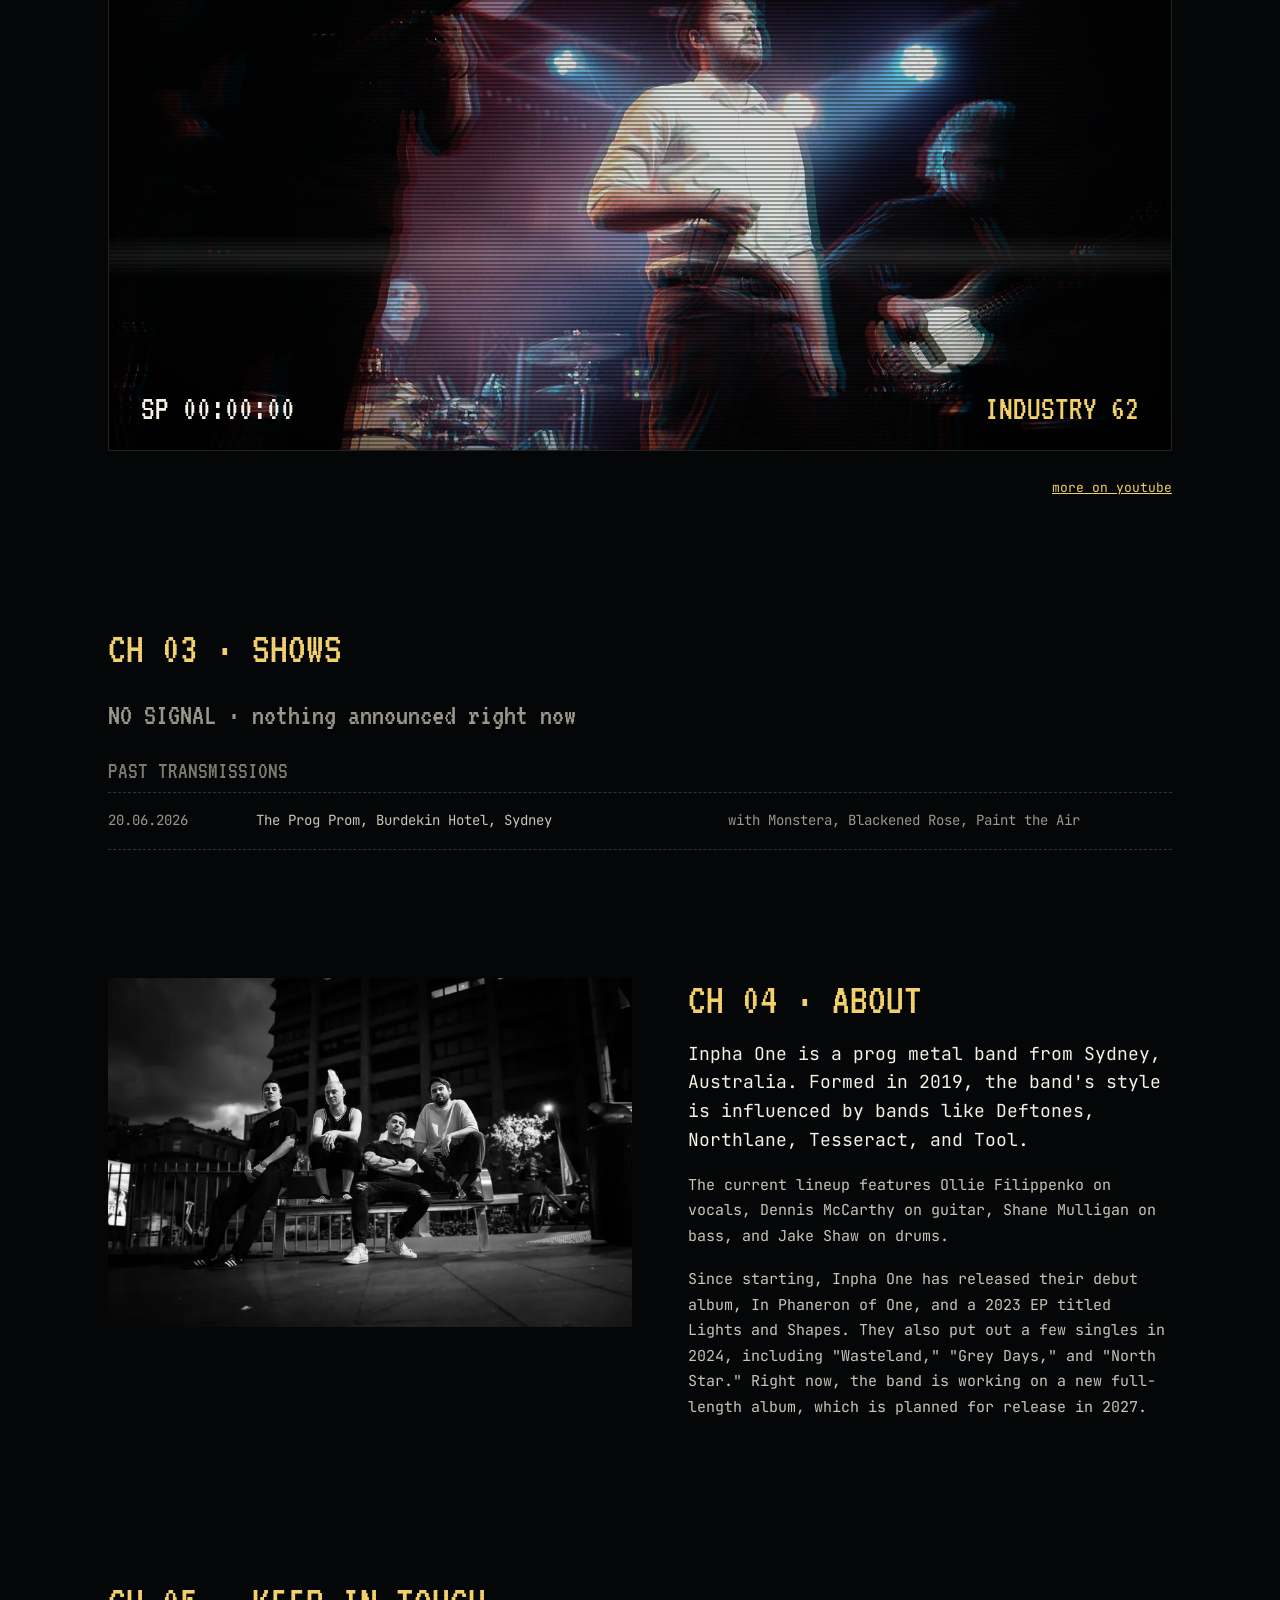
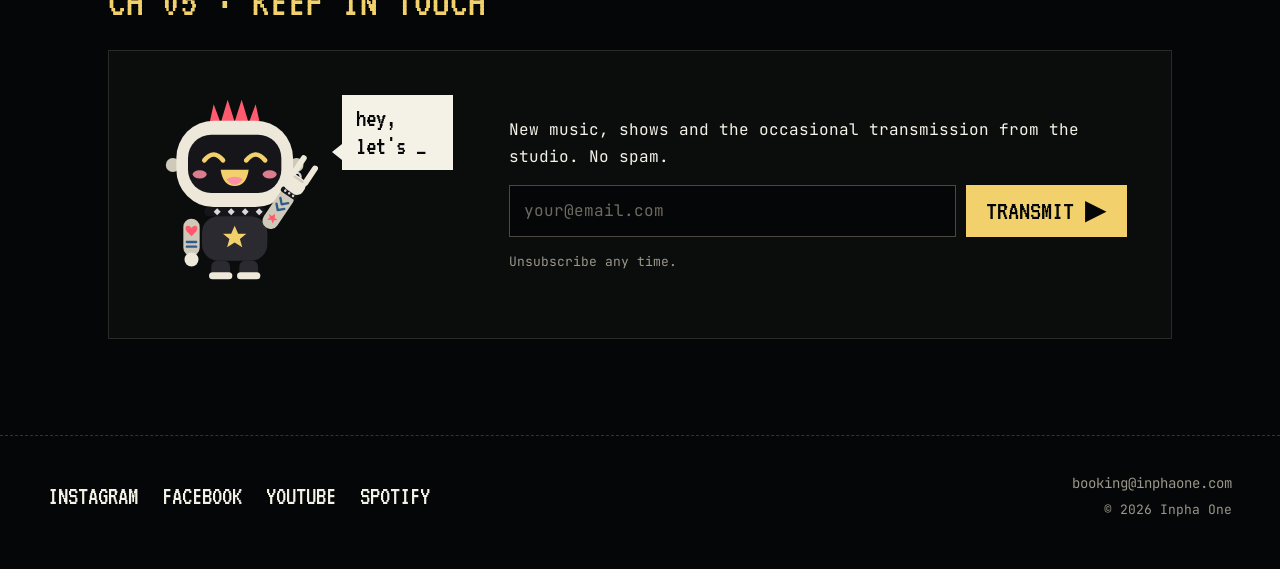
==== commit 8ee030c5: "About: Oleg to Ollie Co-Authored-By: Claude Opus 5.5 <noreply@anthropic.com> Claude-Session: https:/" ====
--- a/index.html
+++ b/index.html
@@ -25,7 +25,7 @@
 <link rel="preload" href="img/hero-1200.webp" as="image" imagesrcset="img/hero-1200.webp 1200w, img/hero-2400.webp 2400w" imagesizes="100vw">
 <link rel="stylesheet" href="css/style.css?v=12">
 <script type="application/ld+json">
-{"@context": "https://schema.org", "@type": "MusicGroup", "name": "Inpha One", "url": "https://inphaone.com/", "image": "https://inphaone.com/img/og.jpg", "description": "Inpha One is a prog metal band from Sydney, Australia.", "genre": ["Progressive metal", "Prog metal"], "foundingDate": "2019", "foundingLocation": {"@type": "Place", "name": "Sydney, Australia"}, "email": "booking@inphaone.com", "member": [{"@type": "OrganizationRole", "roleName": "Vocals", "member": {"@type": "Person", "name": "Oleg Filippenko"}}, {"@type": "OrganizationRole", "roleName": "Guitar", "member": {"@type": "Person", "name": "Dennis McCarthy"}}, {"@type": "OrganizationRole", "roleName": "Bass", "member": {"@type": "Person", "name": "Shane Mulligan"}}, {"@type": "OrganizationRole", "roleName": "Drums", "member": {"@type": "Person", "name": "Jake Shaw"}}], "sameAs": ["https://open.spotify.com/artist/0F5VMlDz3p1ZcUj0ktYers", "https://www.youtube.com/@inphaone", "https://instagram.com/inpha_one", "https://www.facebook.com/InphaOne/", "https://linktr.ee/inphaone"]}
+{"@context": "https://schema.org", "@type": "MusicGroup", "name": "Inpha One", "url": "https://inphaone.com/", "image": "https://inphaone.com/img/og.jpg", "description": "Inpha One is a prog metal band from Sydney, Australia.", "genre": ["Progressive metal", "Prog metal"], "foundingDate": "2019", "foundingLocation": {"@type": "Place", "name": "Sydney, Australia"}, "email": "booking@inphaone.com", "member": [{"@type": "OrganizationRole", "roleName": "Vocals", "member": {"@type": "Person", "name": "Ollie Filippenko"}}, {"@type": "OrganizationRole", "roleName": "Guitar", "member": {"@type": "Person", "name": "Dennis McCarthy"}}, {"@type": "OrganizationRole", "roleName": "Bass", "member": {"@type": "Person", "name": "Shane Mulligan"}}, {"@type": "OrganizationRole", "roleName": "Drums", "member": {"@type": "Person", "name": "Jake Shaw"}}], "sameAs": ["https://open.spotify.com/artist/0F5VMlDz3p1ZcUj0ktYers", "https://www.youtube.com/@inphaone", "https://instagram.com/inpha_one", "https://www.facebook.com/InphaOne/", "https://linktr.ee/inphaone"]}
 </script>
 </head>
 <body>
@@ -107,7 +107,7 @@
     <div class="about-text">
       <h2>CH 04 · ABOUT</h2>
       <p class="lead">Inpha One is a prog metal band from Sydney, Australia. Formed in 2019, the band's style is influenced by bands like Deftones, Northlane, Tesseract, and Tool.</p>
-      <p>The current lineup features Oleg Filippenko on vocals, Dennis McCarthy on guitar, Shane Mulligan on bass, and Jake Shaw on drums.</p>
+      <p>The current lineup features Ollie Filippenko on vocals, Dennis McCarthy on guitar, Shane Mulligan on bass, and Jake Shaw on drums.</p>
       <p>Since starting, Inpha One has released their debut album, In Phaneron of One, and a 2023 EP titled Lights and Shapes. They also put out a few singles in 2024, including "Wasteland," "Grey Days," and "North Star." Right now, the band is working on a new full-length album, which is planned for release in 2027.</p>
     </div>
   </section>
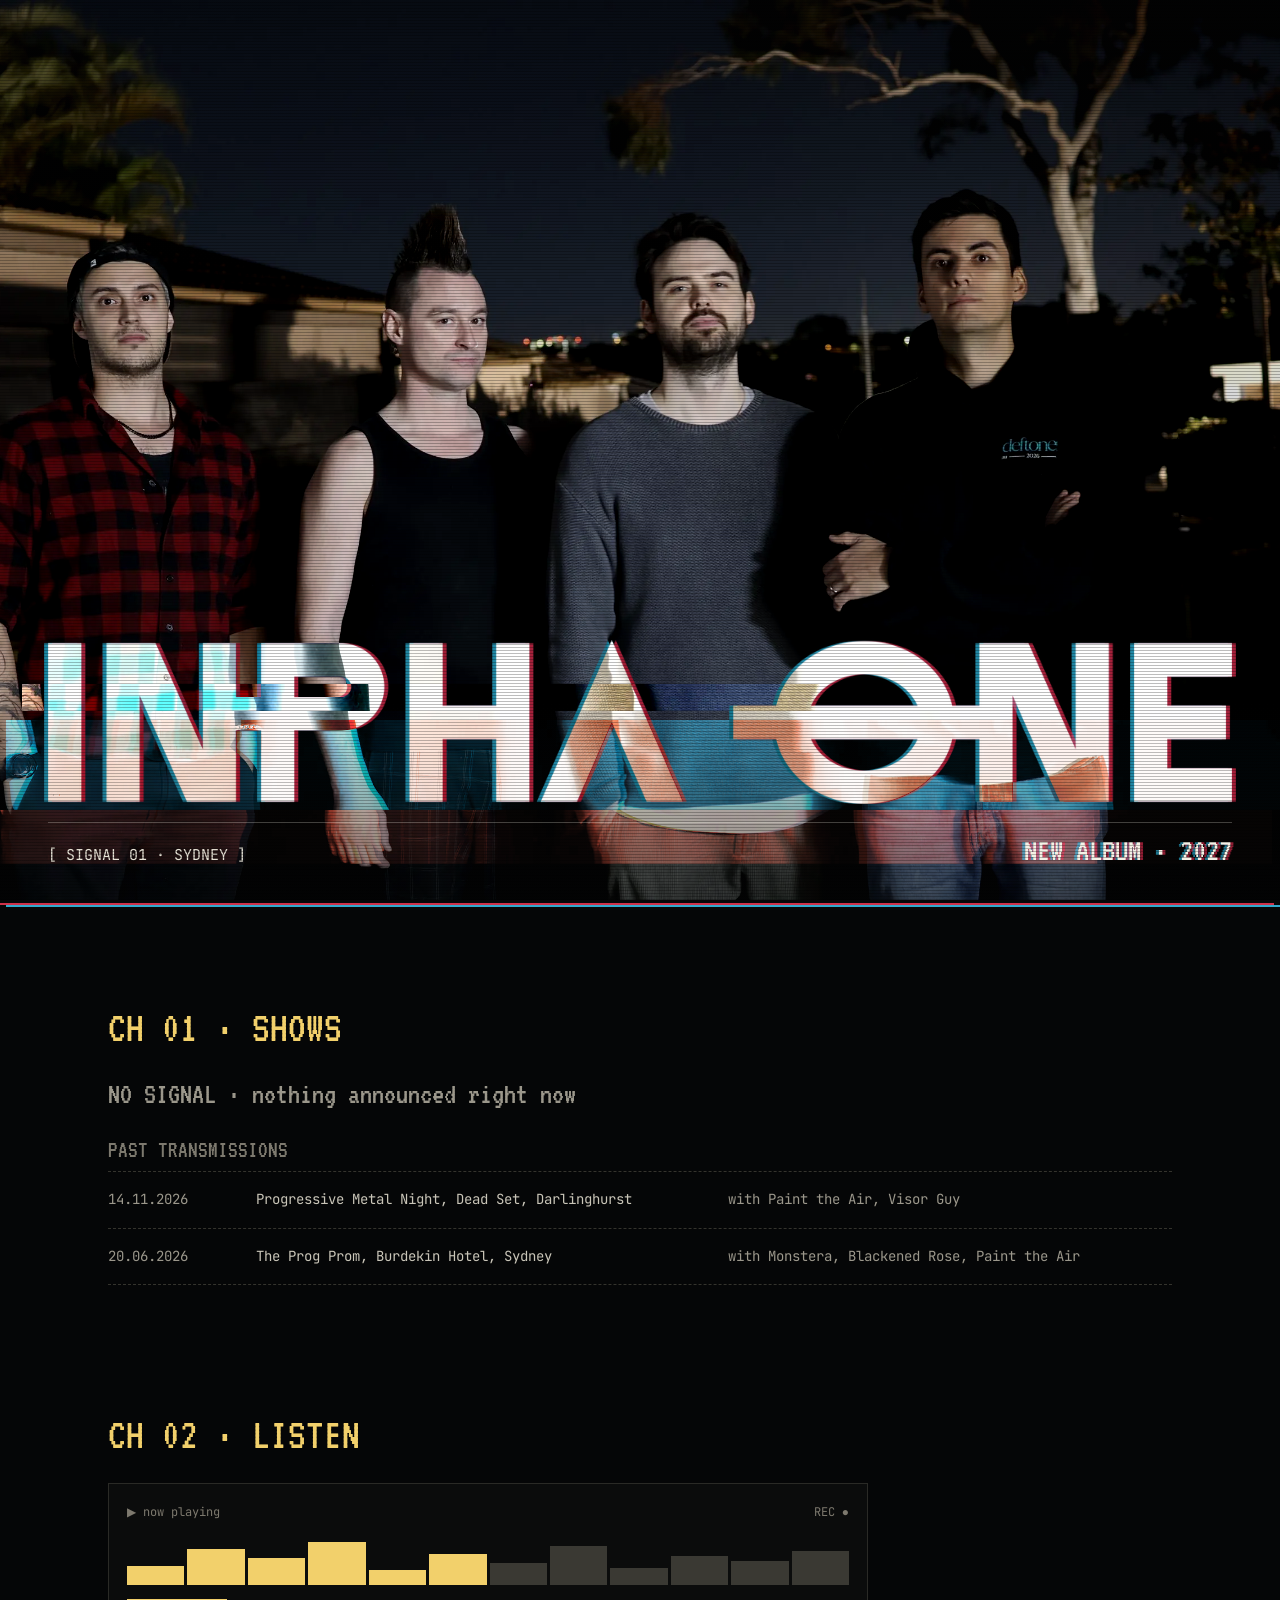
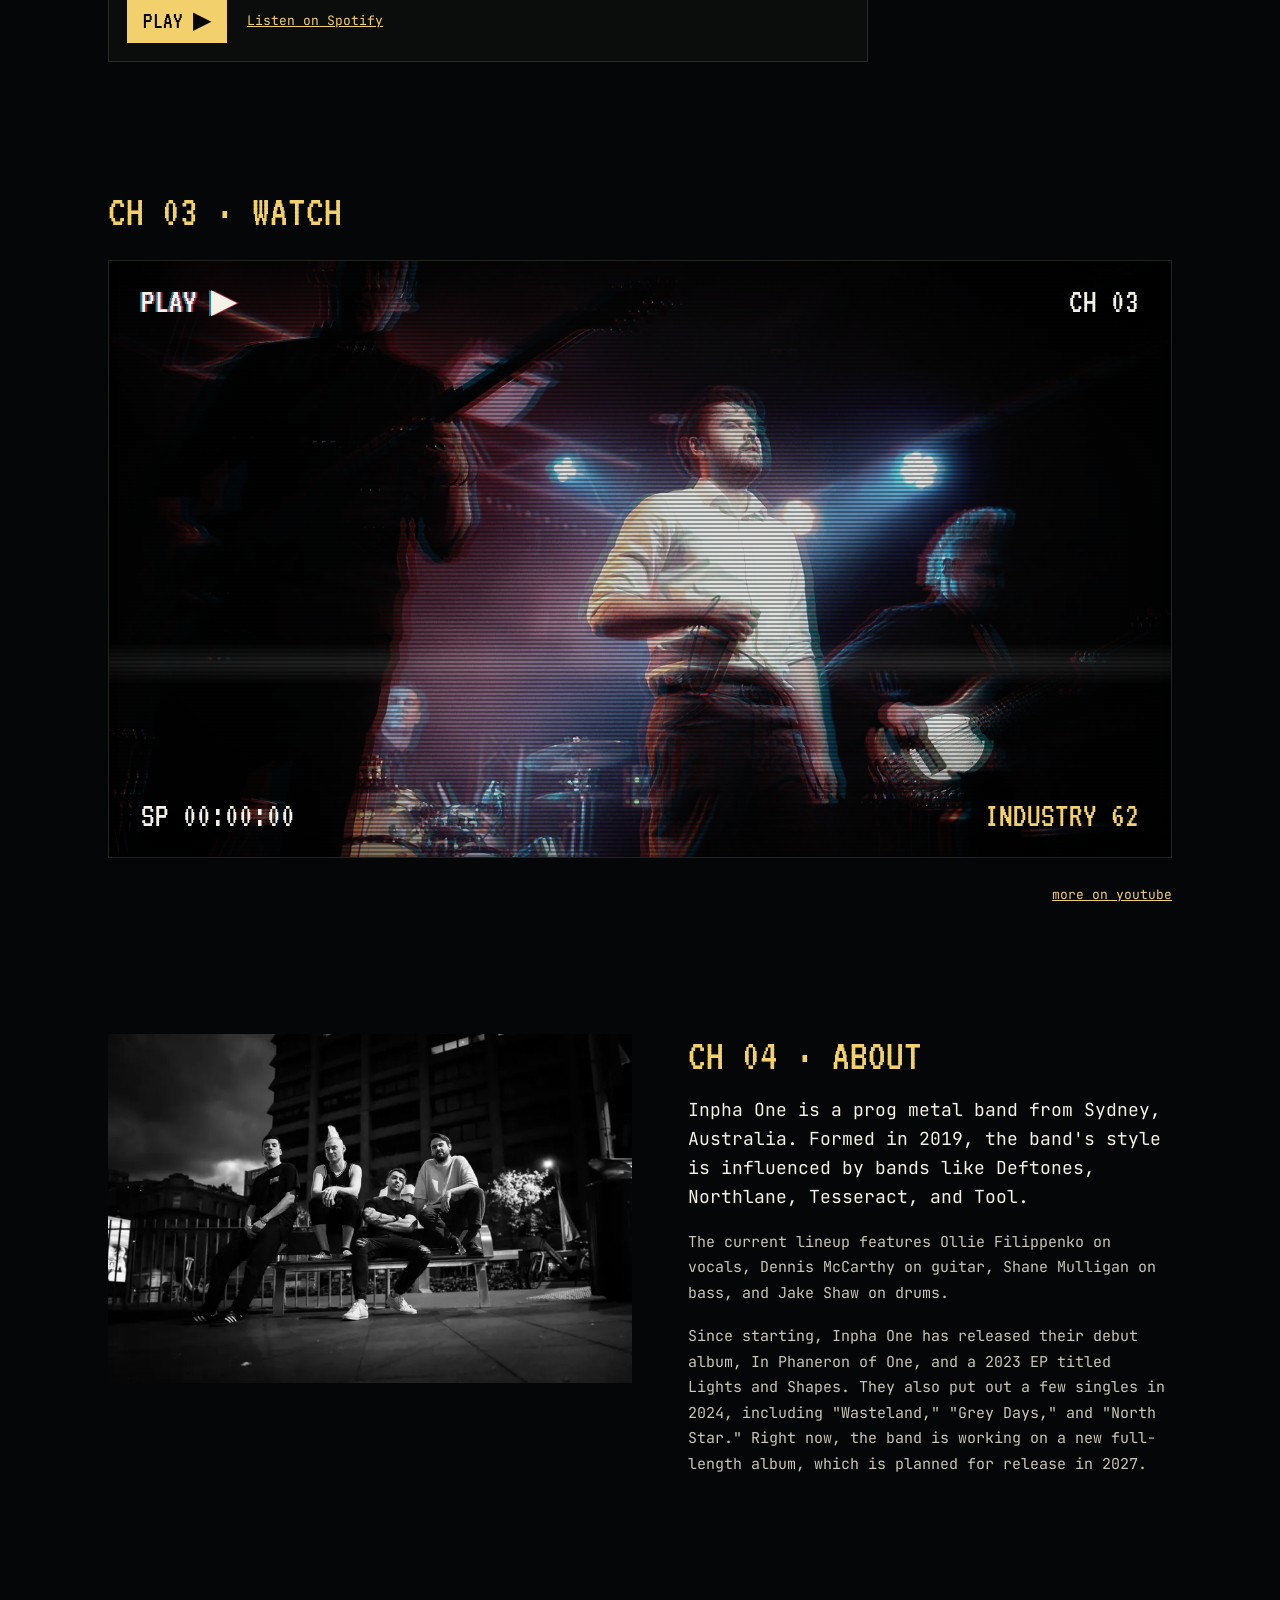
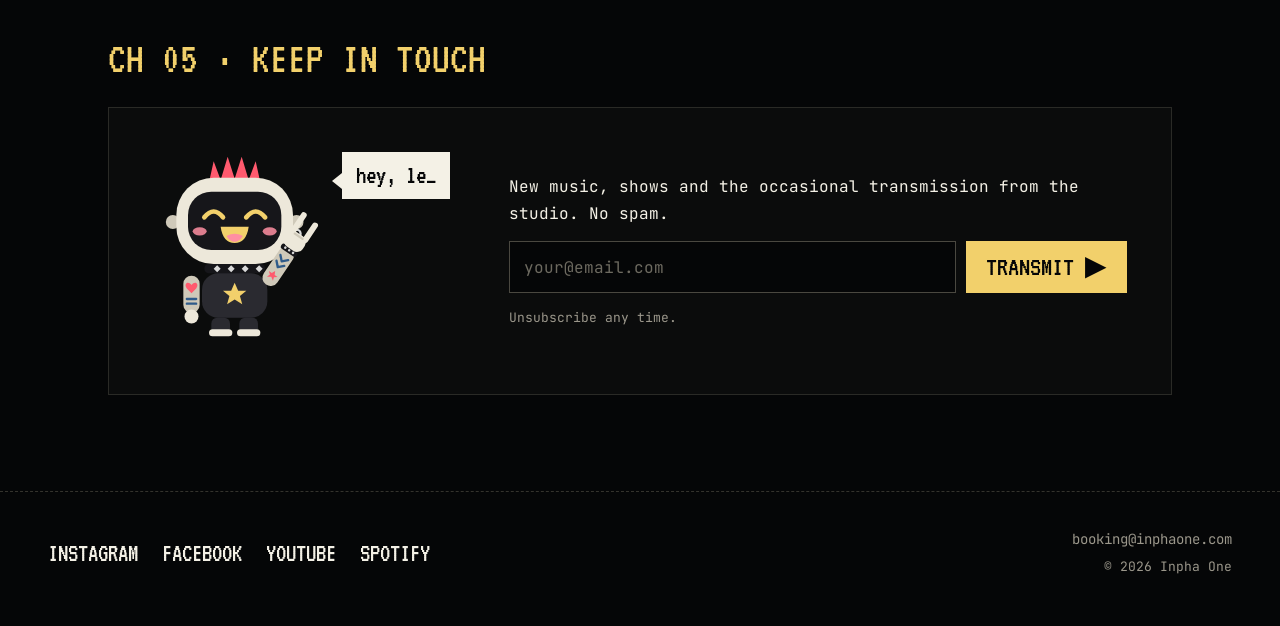
==== commit 9da9042a: "Shows first: add Progressive Metal Night at Dead Set, 14 Nov, with poster Co-Authored-By: Claude Opu" ====
--- a/index.html
+++ b/index.html
@@ -23,13 +23,13 @@
 <link rel="apple-touch-icon" href="img/apple-touch-icon.png">
 <link rel="preload" href="fonts/vt323.woff2" as="font" type="font/woff2" crossorigin>
 <link rel="preload" href="img/hero-1200.webp" as="image" imagesrcset="img/hero-1200.webp 1200w, img/hero-2400.webp 2400w" imagesizes="100vw">
-<link rel="stylesheet" href="css/style.css?v=12">
+<link rel="stylesheet" href="css/style.css?v=13">
 <script type="application/ld+json">
 {"@context": "https://schema.org", "@type": "MusicGroup", "name": "Inpha One", "url": "https://inphaone.com/", "image": "https://inphaone.com/img/og.jpg", "description": "Inpha One is a prog metal band from Sydney, Australia.", "genre": ["Progressive metal", "Prog metal"], "foundingDate": "2019", "foundingLocation": {"@type": "Place", "name": "Sydney, Australia"}, "email": "booking@inphaone.com", "member": [{"@type": "OrganizationRole", "roleName": "Vocals", "member": {"@type": "Person", "name": "Ollie Filippenko"}}, {"@type": "OrganizationRole", "roleName": "Guitar", "member": {"@type": "Person", "name": "Dennis McCarthy"}}, {"@type": "OrganizationRole", "roleName": "Bass", "member": {"@type": "Person", "name": "Shane Mulligan"}}, {"@type": "OrganizationRole", "roleName": "Drums", "member": {"@type": "Person", "name": "Jake Shaw"}}], "sameAs": ["https://open.spotify.com/artist/0F5VMlDz3p1ZcUj0ktYers", "https://www.youtube.com/@inphaone", "https://instagram.com/inpha_one", "https://www.facebook.com/InphaOne/", "https://linktr.ee/inphaone"]}
 </script>
 </head>
 <body>
-<a class="skip" href="#listen">Skip to content</a>
+<a class="skip" href="#shows">Skip to content</a>
 
 <header class="hero" id="top">
   <div class="hero-media">
@@ -60,8 +60,15 @@
 
 <main>
 
+  <section id="shows" class="sec">
+    <h2>CH 01 · SHOWS</h2>
+    <div id="shows-list">
+      <p class="nosignal">NO SIGNAL · nothing announced right now</p>
+    </div>
+  </section>
+
   <section id="listen" class="sec">
-    <h2>CH 01 · LISTEN</h2>
+    <h2>CH 02 · LISTEN</h2>
     <div class="listen">
         <div class="deck" id="deck">
           <div class="deck-top"><span>&#9654; now playing</span><span>REC &#9679;</span></div>
@@ -77,7 +84,7 @@
   </section>
 
   <section id="watch" class="sec">
-    <h2>CH 02 · WATCH</h2>
+    <h2>CH 03 · WATCH</h2>
     <div class="screen" id="screen">
       <a class="screen-link" id="video-link" href="https://youtu.be/W3c4xrvIa-o" aria-label="Play Industry 62">
         <img class="v-base" src="img/live-1600.webp" srcset="img/live-800.webp 800w, img/live-1600.webp 1600w" sizes="(max-width: 1200px) 100vw, 1100px" alt="Inpha One live on stage, red and blue light" loading="lazy">
@@ -87,7 +94,7 @@
         <span class="v-lines" aria-hidden="true"></span>
         <span class="v-vignette" aria-hidden="true"></span>
         <span class="osd osd-tl split-sm">PLAY &#9654;</span>
-        <span class="osd osd-tr">CH 02</span>
+        <span class="osd osd-tr">CH 03</span>
         <span class="osd osd-bl">SP 00:00:00</span>
         <span class="osd osd-br accent" id="video-title">INDUSTRY 62</span>
       </a>
@@ -95,12 +102,6 @@
     <a class="small more" href="https://www.youtube.com/@inphaone" data-link="youtube" target="_blank" rel="noopener">more on youtube</a>
   </section>
 
-  <section id="shows" class="sec">
-    <h2>CH 03 · SHOWS</h2>
-    <div id="shows-list">
-      <p class="nosignal">NO SIGNAL · nothing announced right now</p>
-    </div>
-  </section>
 
   <section id="about" class="sec about">
     <img src="img/about-1600.webp" srcset="img/about-800.webp 800w, img/about-1600.webp 1600w" sizes="(max-width: 900px) 100vw, 560px" alt="Inpha One at night in the city, black and white" loading="lazy" width="1600" height="1066">
@@ -186,7 +187,7 @@
   </div>
 </footer>
 
-<script src="content.js?v=12"></script>
-<script src="js/site.js?v=12"></script>
+<script src="content.js?v=13"></script>
+<script src="js/site.js?v=13"></script>
 </body>
 </html>
--- a/css/style.css
+++ b/css/style.css
@@ -107,7 +107,7 @@
 /* sections */
 main { max-width: 1160px; margin: 0 auto; padding: 0 var(--gutter); }
 .sec { padding: 4rem 0; display: flex; flex-direction: column; gap: 26px; scroll-margin-top: 16px; }
-#listen { padding-top: 6rem; }
+#shows { padding-top: 6rem; }
 .sec h2 { font-family: var(--pixel); font-size: 44px; line-height: 1; color: var(--accent); }
 
 /* listen */
@@ -162,6 +162,17 @@
 .show-where { flex: 1 1 260px; min-width: 0; }
 .show-with { flex: 1 1 260px; min-width: 0; color: var(--muted); }
 .past .show-where { color: var(--soft); }
+.gig { display: flex; flex-wrap: wrap; gap: 28px 48px; align-items: center; padding-bottom: 8px; }
+.gig + .show, .gig + .gig { margin-top: 24px; }
+.gig-art { position: relative; flex: 0 1 440px; min-width: 0; display: block; border: 1px solid #22221f; background: #000; }
+.gig-art img { width: 100%; height: auto; transition: transform 0.12s steps(2); }
+a.gig-art:hover img { transform: translateX(3px); filter: drop-shadow(-4px 0 0 rgba(50,210,255,0.5)) drop-shadow(4px 0 0 rgba(255,50,90,0.5)); }
+.gig-text { flex: 1 1 300px; min-width: 0; display: flex; flex-direction: column; align-items: flex-start; gap: 10px; }
+.gig-date { font-family: var(--pixel); font-size: clamp(40px, 5vw, 64px); line-height: 0.95; color: var(--ink); }
+.gig-event { font-family: var(--pixel); font-weight: 400; font-size: clamp(28px, 3vw, 38px); line-height: 1; color: var(--accent); margin: 6px 0 0; }
+.gig-venue { font-size: 16px; color: var(--ink); }
+.gig-with { font-size: 14px; color: var(--muted); }
+.gig-text .btn { margin-top: 10px; }
 
 /* about */
 .about { flex-direction: row; flex-wrap: wrap; gap: 36px 56px; align-items: flex-start; padding-bottom: 6rem; }
